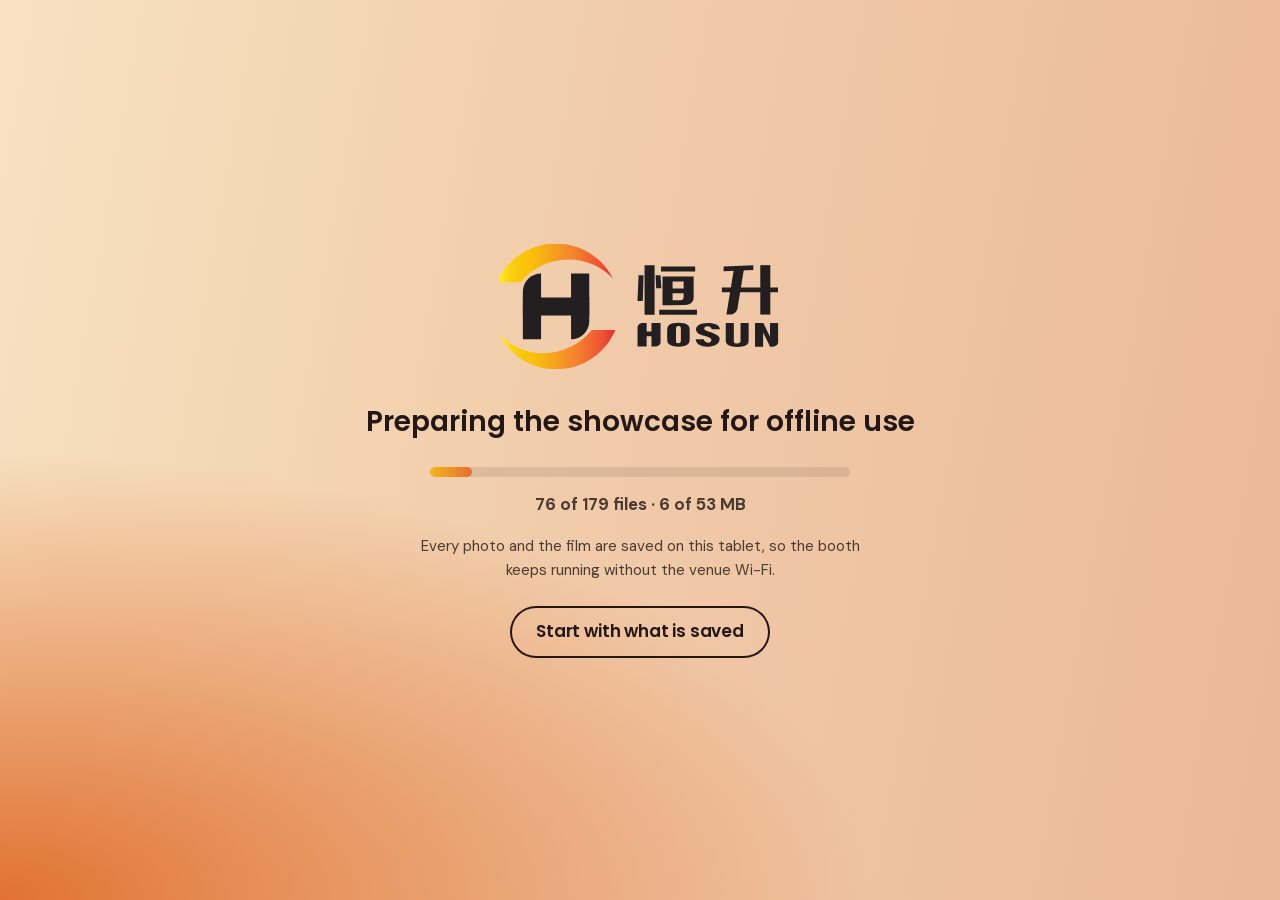
==== fair/index.html @ 2409f509 "Add offline Canton Fair booth kiosk with hidden Halloween skin fair/ is a tablet kiosk for the HOSUN" ====
<!doctype html>
<html lang="en">
<head>
  <meta charset="utf-8">
  <meta name="viewport" content="width=device-width, initial-scale=1, viewport-fit=cover">
  <meta name="description" content="HOSUN · HERSTAR at the Canton Fair — precision manufacturing, medical-imaging CDMO and smart health-and-wellness products.">
  <meta name="theme-color" content="#f3c9a1">
  <meta name="apple-mobile-web-app-capable" content="yes">
  <meta name="mobile-web-app-capable" content="yes">
  <meta name="apple-mobile-web-app-status-bar-style" content="black-translucent">
  <meta name="apple-mobile-web-app-title" content="HOSUN Fair">
  <meta name="format-detection" content="telephone=no">
  <title>HOSUN · HERSTAR — Canton Fair</title>
  <link rel="manifest" href="manifest.webmanifest">
  <link rel="icon" href="assets/icons/icon-192.png">
  <link rel="apple-touch-icon" href="assets/icons/icon-180.png">
  <link rel="stylesheet" href="assets/css/fonts.css">
  <link rel="stylesheet" href="assets/css/fair.css">
  <link rel="stylesheet" href="assets/css/rising.css">
</head>
<body data-mode="boot">

  <!-- ===================== preparing the offline copy ===================== -->
  <section class="boot" id="boot" aria-live="polite">
    <div class="boot-inner">
      <img class="boot-logo" src="assets/logos/hosun.svg" alt="HOSUN 恒升">
      <p class="boot-title">Preparing the showcase for offline use</p>
      <div class="lift-gauge" aria-hidden="true"><i id="boot-bar"></i></div>
      <p class="boot-count" id="boot-count">Checking what is already saved…</p>
      <p class="boot-note" id="boot-note">Every photo and the film are saved on this tablet, so the booth keeps running without the venue Wi-Fi.</p>
      <button class="button button-ghost" id="boot-skip" type="button" hidden>Start with what is saved</button>
    </div>
  </section>

  <!-- ===================== the showreel ===================== -->
  <section class="reel" id="reel" aria-label="Showcase — tap anywhere to explore" aria-roledescription="slideshow">
    <div class="reel-stage" id="reel-stage"></div>

    <header class="reel-top">
      <span class="reel-brand" data-staff-hold>
        <img class="logo-hosun" src="assets/logos/hosun.svg" alt="HOSUN 恒升">
        <img class="logo-herstar" src="assets/logos/herstar.svg" alt="HERSTAR 恒而思达">
      </span>
      <p class="reel-chapter" id="reel-chapter"></p>
    </header>

    <div class="reel-column" aria-hidden="true"><i id="reel-lift"></i></div>

    <footer class="reel-bar">
      <button class="button button-quiet" type="button" data-action="explore">
        <span>Tap to explore</span><span class="zh">点击浏览</span>
      </button>
      <button class="button button-primary" type="button" data-action="lead">
        <span>Leave your contact</span><span class="zh">留下联系方式</span>
      </button>
      <button class="pumpkin-switch" type="button" data-action="toggle-rising" aria-label="Halloween mode">
        <svg viewBox="0 0 32 32" aria-hidden="true"><use href="#pumpkin"/></svg>
      </button>
    </footer>
  </section>

  <!-- ===================== the explorable site ===================== -->
  <div class="site" id="site">
    <header class="site-head">
      <a class="site-brand" href="#top" data-staff-hold>
        <img class="logo-hosun" src="assets/logos/hosun.svg" alt="HOSUN 恒升">
        <img class="logo-herstar" src="assets/logos/herstar.svg" alt="HERSTAR 恒而思达">
      </a>
      <nav class="site-nav" aria-label="Sections">
        <a href="#profile">Group</a>
        <a href="#featured">At the fair</a>
        <a href="#products">Products</a>
        <a href="#factory">Factories</a>
        <a href="#quality">Quality</a>
        <a href="#partners">Partners</a>
        <a href="#milestones">Milestones</a>
        <a href="#film">Film</a>
      </nav>
      <div class="site-actions">
        <button class="pumpkin-switch" type="button" data-action="toggle-rising" aria-label="Halloween mode">
          <svg viewBox="0 0 32 32" aria-hidden="true"><use href="#pumpkin"/></svg>
        </button>
        <button class="button button-quiet button-small" type="button" data-action="reel" aria-label="Back to the showcase">▶ Showcase</button>
        <button class="button button-primary button-small" type="button" data-action="lead">Leave your contact</button>
      </div>
    </header>

    <main>
      <section class="cover" id="top">
        <div class="cover-ghost" aria-hidden="true">HOSUN</div>
        <div class="cover-mark" aria-hidden="true"><span>HERSTAR</span></div>
        <div class="cover-copy">
          <p class="cover-kicker rising-only">Halloween at the booth</p>
          <h1 class="cover-title">
            <span class="cover-word">HOSUN</span>
            <span class="cover-zh">恒升集团</span>
          </h1>
          <p class="cover-names">Suzhou Hosun Machine Co., Ltd<br>Suzhou Herstar Medical Technology Co., Ltd</p>
          <ul class="cover-lines" data-render="taglines"></ul>
          <div class="cover-actions">
            <a class="button button-primary" href="#products">See the products</a>
            <button class="button button-ghost" type="button" data-action="lead">Leave your contact</button>
          </div>
        </div>
      </section>

      <section class="band" id="profile">
        <div class="band-head">
          <p class="eyebrow">Group profile</p>
          <h2>Hosun Group · Herstar <span class="zh">恒升集团 · 恒而思达</span></h2>
        </div>
        <div class="stats" data-render="stats"></div>
        <div class="story" data-render="story"></div>
        <div class="divisions" data-render="divisions"></div>
      </section>

      <section class="band band-tint" id="featured">
        <div class="band-head">
          <p class="eyebrow">Featured at the fair</p>
          <h2>Smart transfer · AI digital imaging <span class="zh">智慧移位 · AI 数字影像</span></h2>
        </div>
        <div class="featured" data-render="featured"></div>
      </section>

      <section class="band" id="products">
        <div class="band-head">
          <p class="eyebrow">Herstar product range</p>
          <h2>Care, mobility and accessible living <span class="zh">康养辅具 · 无障碍生活</span></h2>
        </div>
        <div class="chips" role="group" aria-label="Product categories" data-render="filters"></div>
        <div class="catalogue" data-render="catalogue"></div>
      </section>

      <section class="band band-tint" id="factory">
        <div class="band-head">
          <p class="eyebrow">Manufacturing</p>
          <h2>Five manufacturing centres, one R&amp;D base <span class="zh">五大制造中心 · 一个研发基地</span></h2>
        </div>
        <div class="factories" data-render="factories"></div>
        <div class="strip" data-render="strip"></div>
      </section>

      <section class="band" id="quality">
        <div class="band-head">
          <p class="eyebrow">Quality &amp; compliance</p>
          <h2>Management systems <span class="zh">体系认证</span></h2>
        </div>
        <div class="certs" data-render="certs"></div>
      </section>

      <section class="band band-tint" id="partners">
        <div class="band-head">
          <p class="eyebrow">Customers &amp; partners</p>
          <h2>Trusted by global brands <span class="zh">合作客户</span></h2>
        </div>
        <div class="logos" data-render="partners"></div>
      </section>

      <section class="band" id="milestones">
        <div class="band-head">
          <p class="eyebrow">Milestones</p>
          <h2>From one machine to a health-industry park <span class="zh">发展历程</span></h2>
        </div>
        <ol class="timeline" data-render="timeline"></ol>
        <figure class="campus">
          <img src="assets/img/factory/new-campus.webp" alt="Rendering of the new Hosun health-industry campus" loading="lazy">
          <figcaption>New factory rendering · 新厂规划效果图 — an 80,000 m² digital smart factory, planned to open in 2027.</figcaption>
        </figure>
      </section>

      <section class="band band-dark" id="film">
        <div class="band-head">
          <p class="eyebrow">Brand film</p>
          <h2>Where the sun rises, Hosun rises <span class="zh">旭日蓬勃，恒升致远</span></h2>
        </div>
        <div class="film-frame">
          <video id="film-player" controls playsinline preload="none" poster="assets/img/film/sunrise.webp" aria-label="Hosun Herstar brand film, 2 minutes 48 seconds, Chinese with English subtitles"></video>
        </div>
      </section>

      <section class="band contact" id="contact">
        <div class="contact-copy">
          <p class="eyebrow">Contact</p>
          <h2>Let’s build what comes next, together <span class="zh">连接合作，共创未来</span></h2>
          <button class="button button-primary button-large" type="button" data-action="lead">Leave your contact</button>
        </div>
        <dl class="contact-list" data-render="contact"></dl>
      </section>
    </main>

    <footer class="site-foot">
      <p>© 2026 Suzhou Hosun Machine Co., Ltd · Suzhou Herstar Medical Technology Co., Ltd</p>
      <button class="link-button" type="button" data-action="toggle-rising"><span class="daylight-only">🎃 Halloween mode</span><span class="rising-only">☀ Back to daylight</span></button>
    </footer>
  </div>

  <!-- ===================== product sheet ===================== -->
  <dialog class="sheet" id="product-sheet" aria-labelledby="sheet-title">
    <button class="sheet-close" type="button" data-close aria-label="Close">×</button>
    <div class="sheet-body" id="sheet-body"></div>
  </dialog>

  <!-- ===================== certificate viewer ===================== -->
  <dialog class="sheet sheet-cert" id="cert-sheet" aria-label="Certificate">
    <button class="sheet-close" type="button" data-close aria-label="Close">×</button>
    <img id="cert-image" alt="">
  </dialog>

  <!-- ===================== lead form ===================== -->
  <dialog class="lead" id="lead" aria-labelledby="lead-title">
    <form class="lead-form" id="lead-form" novalidate>
      <header class="lead-head">
        <div>
          <h2 id="lead-title" data-t="title"></h2>
          <p class="lead-lede" data-t="lede"></p>
        </div>
        <button class="sheet-close" type="button" data-close data-t-label="close">×</button>
      </header>

      <fieldset class="lead-langs">
        <legend class="sr-only" data-t="lang_label"></legend>
        <div class="chips" id="lead-langs"></div>
      </fieldset>

      <p class="lead-error" id="lead-error" role="alert" hidden></p>

      <div class="lead-grid">
        <fieldset class="lead-col">
          <legend data-t="section_you"></legend>
          <label class="field">
            <span data-t="name"></span>
            <input name="name" autocomplete="name" required>
            <small data-t="name_hint"></small>
          </label>
          <label class="field">
            <span data-t="company"></span>
            <input name="company" autocomplete="organization" required>
          </label>
          <label class="field">
            <span><span data-t="job"></span> <em data-t="optional"></em></span>
            <input name="title" autocomplete="organization-title">
          </label>
          <label class="field">
            <span data-t="country"></span>
            <select name="country" autocomplete="country" required></select>
          </label>
          <label class="field">
            <span data-t="email"></span>
            <input name="email" type="email" inputmode="email" autocomplete="email" autocapitalize="off" spellcheck="false" dir="ltr">
          </label>
          <div class="field">
            <span data-t="phone"></span>
            <div class="phone-row" dir="ltr">
              <select name="dial" data-t-label="dial"></select>
              <input name="phone" type="tel" inputmode="tel" autocomplete="tel-national" data-t-label="phone">
            </div>
            <small data-t="contact_rule"></small>
          </div>
          <div class="field">
            <span><span data-t="messenger"></span> <em data-t="optional"></em></span>
            <div class="phone-row">
              <select name="messenger" data-t-label="messenger">
                <option value="" data-t="messenger_none"></option>
                <option>WhatsApp</option><option>WeChat</option><option>Telegram</option><option>LINE</option>
                <option>Viber</option><option>KakaoTalk</option><option>Zalo</option><option>Signal</option>
              </select>
              <input name="messenger_id" autocapitalize="off" spellcheck="false" data-t-label="messenger_id" dir="ltr">
            </div>
          </div>
          <div class="field card-field">
            <span><span data-t="card"></span> <em data-t="optional"></em></span>
            <div class="card-row">
              <label class="button button-ghost button-small card-take">
                <input class="sr-only" type="file" name="card" accept="image/*" capture="environment">
                <span data-t="card_take"></span>
              </label>
              <img class="card-preview" alt="" hidden>
              <button class="link-button card-remove" type="button" data-t="card_remove" hidden></button>
            </div>
            <small data-t="card_hint"></small>
          </div>
        </fieldset>

        <fieldset class="lead-col">
          <legend data-t="section_business"></legend>
          <div class="field">
            <span data-t="biz_type"></span>
            <div class="chips chips-pick" data-group="business" data-kind="radio"></div>
          </div>
          <div class="field">
            <span data-t="interests"></span>
            <div class="chips chips-pick" data-group="interests" data-kind="checkbox"></div>
          </div>
          <div class="field">
            <span data-t="next"></span>
            <div class="chips chips-pick" data-group="next" data-kind="checkbox"></div>
          </div>
          <div class="field-pair">
            <label class="field">
              <span><span data-t="volume"></span> <em data-t="optional"></em></span>
              <select name="volume"></select>
            </label>
            <label class="field">
              <span data-t="reply_lang"></span>
              <select name="reply_lang"></select>
            </label>
          </div>
          <label class="field">
            <span><span data-t="message"></span> <em data-t="optional"></em></span>
            <textarea name="message" rows="3" data-t-placeholder="message_ph"></textarea>
          </label>
          <label class="consent">
            <input type="checkbox" name="consent" required>
            <span data-t="consent"></span>
          </label>
        </fieldset>
      </div>

      <footer class="lead-foot">
        <button class="button button-primary button-large" type="submit" data-t="submit"></button>
      </footer>
    </form>

    <div class="lead-thanks" id="lead-thanks" hidden>
      <svg class="thanks-mark" viewBox="0 0 64 64" aria-hidden="true"><circle cx="32" cy="32" r="29"/><path d="M19 33l9 9 18-20"/></svg>
      <h2 id="thanks-title"></h2>
      <p id="thanks-body"></p>
      <button class="button button-primary button-large" type="button" data-close id="thanks-done"></button>
    </div>
  </dialog>

  <!-- ===================== staff panel (hold a logo for 2 s) ===================== -->
  <dialog class="staff" id="staff" aria-labelledby="staff-title">
    <div class="staff-lock" id="staff-lock">
      <h2 id="staff-title">Staff</h2>
      <p>Enter the booth PIN.</p>
      <form id="staff-pin-form">
        <input id="staff-pin" type="password" inputmode="numeric" autocomplete="off" maxlength="8" aria-label="PIN">
        <button class="button button-primary" type="submit">Unlock</button>
      </form>
      <p class="staff-msg" id="staff-pin-msg" role="alert"></p>
      <button class="sheet-close" type="button" data-close aria-label="Close">×</button>
    </div>
    <div class="staff-panel" id="staff-panel" hidden></div>
  </dialog>

  <!-- ===================== idle return ===================== -->
  <!-- a dialog, so it can sit above the open form in the top layer -->
  <dialog class="idle" id="idle" role="alertdialog" aria-labelledby="idle-title">
    <div class="idle-card">
      <p id="idle-title">Still there? Returning to the showcase in <b id="idle-count">10</b> s.</p>
      <p class="zh">即将返回展示页面</p>
      <button class="button button-primary" type="button" id="idle-stay">Keep browsing</button>
    </div>
  </dialog>

  <!-- ===================== Halloween ===================== -->
  <button class="wild-pumpkin" id="wild-pumpkin" type="button" aria-label="A pumpkin! Tap for Halloween mode" hidden>
    <svg viewBox="0 0 32 32" aria-hidden="true"><use href="#pumpkin"/></svg>
  </button>
  <div class="curtain" id="curtain" aria-hidden="true"><p class="curtain-sign">The Rising</p></div>

  <svg width="0" height="0" style="position:absolute" aria-hidden="true">
    <symbol id="pumpkin" viewBox="0 0 32 32">
      <path class="pumpkin-stem" d="M16 8.2c-.9-.2-1.5-1-1.5-2.1 0-1.3.8-2.4 2.1-2.9"/>
      <path class="pumpkin-shell" d="M16 8.2c5.2 0 8.6 4 8.6 9.6S21.2 28.4 16 28.4 7.4 23.4 7.4 17.8 10.8 8.2 16 8.2z"/>
      <path class="pumpkin-rib" d="M12.2 9.2c-1.5 2.1-2.3 4.9-2.3 8.6s.8 6.5 2.3 8.6M19.8 9.2c1.5 2.1 2.3 4.9 2.3 8.6s-.8 6.5-2.3 8.6"/>
      <path class="pumpkin-face" d="M12.6 14.3l2.4 4.1h-4.8zM19.4 14.3l2.4 4.1h-4.8zM10.6 21.4h10.8l-1.5 2.9-1.9-1.4-2 1.8-2-1.8-1.9 1.4z"/>
    </symbol>
  </svg>

  <script type="module" src="assets/js/app.js"></script>
</body>
</html>
---- fair/assets/css/fonts.css ----
/* Self-hosted from Google Fonts (SIL Open Font License) so the kiosk needs no network. */
@font-face { font-family: 'DM Sans'; font-style: normal; font-weight: 400; font-display: swap; src: url(../fonts/dmsans-latin-ext.woff2) format('woff2'); unicode-range: U+0100-02BA, U+02BD-02C5, U+02C7-02CC, U+02CE-02D7, U+02DD-02FF, U+0304, U+0308, U+0329, U+1D00-1DBF, U+1E00-1E9F, U+1EF2-1EFF, U+2020, U+20A0-20AB, U+20AD-20C4, U+2113, U+2C60-2C7F, U+A720-A7FF; }
@font-face { font-family: 'DM Sans'; font-style: normal; font-weight: 400; font-display: swap; src: url(../fonts/dmsans-latin.woff2) format('woff2'); unicode-range: U+0000-00FF, U+0131, U+0152-0153, U+02BB-02BC, U+02C6, U+02DA, U+02DC, U+0304, U+0308, U+0329, U+2000-206F, U+20AC, U+2122, U+2191, U+2193, U+2212, U+2215, U+FEFF, U+FFFD; }
@font-face { font-family: 'DM Sans'; font-style: normal; font-weight: 500; font-display: swap; src: url(../fonts/dmsans-latin-ext.woff2) format('woff2'); unicode-range: U+0100-02BA, U+02BD-02C5, U+02C7-02CC, U+02CE-02D7, U+02DD-02FF, U+0304, U+0308, U+0329, U+1D00-1DBF, U+1E00-1E9F, U+1EF2-1EFF, U+2020, U+20A0-20AB, U+20AD-20C4, U+2113, U+2C60-2C7F, U+A720-A7FF; }
@font-face { font-family: 'DM Sans'; font-style: normal; font-weight: 500; font-display: swap; src: url(../fonts/dmsans-latin.woff2) format('woff2'); unicode-range: U+0000-00FF, U+0131, U+0152-0153, U+02BB-02BC, U+02C6, U+02DA, U+02DC, U+0304, U+0308, U+0329, U+2000-206F, U+20AC, U+2122, U+2191, U+2193, U+2212, U+2215, U+FEFF, U+FFFD; }
@font-face { font-family: 'DM Sans'; font-style: normal; font-weight: 700; font-display: swap; src: url(../fonts/dmsans-latin-ext.woff2) format('woff2'); unicode-range: U+0100-02BA, U+02BD-02C5, U+02C7-02CC, U+02CE-02D7, U+02DD-02FF, U+0304, U+0308, U+0329, U+1D00-1DBF, U+1E00-1E9F, U+1EF2-1EFF, U+2020, U+20A0-20AB, U+20AD-20C4, U+2113, U+2C60-2C7F, U+A720-A7FF; }
@font-face { font-family: 'DM Sans'; font-style: normal; font-weight: 700; font-display: swap; src: url(../fonts/dmsans-latin.woff2) format('woff2'); unicode-range: U+0000-00FF, U+0131, U+0152-0153, U+02BB-02BC, U+02C6, U+02DA, U+02DC, U+0304, U+0308, U+0329, U+2000-206F, U+20AC, U+2122, U+2191, U+2193, U+2212, U+2215, U+FEFF, U+FFFD; }
@font-face { font-family: 'Poppins'; font-style: normal; font-weight: 300; font-display: swap; src: url(../fonts/poppins-300-latin-ext.woff2) format('woff2'); unicode-range: U+0100-02BA, U+02BD-02C5, U+02C7-02CC, U+02CE-02D7, U+02DD-02FF, U+0304, U+0308, U+0329, U+1D00-1DBF, U+1E00-1E9F, U+1EF2-1EFF, U+2020, U+20A0-20AB, U+20AD-20C4, U+2113, U+2C60-2C7F, U+A720-A7FF; }
@font-face { font-family: 'Poppins'; font-style: normal; font-weight: 300; font-display: swap; src: url(../fonts/poppins-300-latin.woff2) format('woff2'); unicode-range: U+0000-00FF, U+0131, U+0152-0153, U+02BB-02BC, U+02C6, U+02DA, U+02DC, U+0304, U+0308, U+0329, U+2000-206F, U+20AC, U+2122, U+2191, U+2193, U+2212, U+2215, U+FEFF, U+FFFD; }
@font-face { font-family: 'Poppins'; font-style: normal; font-weight: 500; font-display: swap; src: url(../fonts/poppins-500-latin-ext.woff2) format('woff2'); unicode-range: U+0100-02BA, U+02BD-02C5, U+02C7-02CC, U+02CE-02D7, U+02DD-02FF, U+0304, U+0308, U+0329, U+1D00-1DBF, U+1E00-1E9F, U+1EF2-1EFF, U+2020, U+20A0-20AB, U+20AD-20C4, U+2113, U+2C60-2C7F, U+A720-A7FF; }
@font-face { font-family: 'Poppins'; font-style: normal; font-weight: 500; font-display: swap; src: url(../fonts/poppins-500-latin.woff2) format('woff2'); unicode-range: U+0000-00FF, U+0131, U+0152-0153, U+02BB-02BC, U+02C6, U+02DA, U+02DC, U+0304, U+0308, U+0329, U+2000-206F, U+20AC, U+2122, U+2191, U+2193, U+2212, U+2215, U+FEFF, U+FFFD; }
@font-face { font-family: 'Poppins'; font-style: normal; font-weight: 600; font-display: swap; src: url(../fonts/poppins-600-latin-ext.woff2) format('woff2'); unicode-range: U+0100-02BA, U+02BD-02C5, U+02C7-02CC, U+02CE-02D7, U+02DD-02FF, U+0304, U+0308, U+0329, U+1D00-1DBF, U+1E00-1E9F, U+1EF2-1EFF, U+2020, U+20A0-20AB, U+20AD-20C4, U+2113, U+2C60-2C7F, U+A720-A7FF; }
@font-face { font-family: 'Poppins'; font-style: normal; font-weight: 600; font-display: swap; src: url(../fonts/poppins-600-latin.woff2) format('woff2'); unicode-range: U+0000-00FF, U+0131, U+0152-0153, U+02BB-02BC, U+02C6, U+02DA, U+02DC, U+0304, U+0308, U+0329, U+2000-206F, U+20AC, U+2122, U+2191, U+2193, U+2212, U+2215, U+FEFF, U+FFFD; }
@font-face { font-family: 'Poppins'; font-style: normal; font-weight: 700; font-display: swap; src: url(../fonts/poppins-700-latin-ext.woff2) format('woff2'); unicode-range: U+0100-02BA, U+02BD-02C5, U+02C7-02CC, U+02CE-02D7, U+02DD-02FF, U+0304, U+0308, U+0329, U+1D00-1DBF, U+1E00-1E9F, U+1EF2-1EFF, U+2020, U+20A0-20AB, U+20AD-20C4, U+2113, U+2C60-2C7F, U+A720-A7FF; }
@font-face { font-family: 'Poppins'; font-style: normal; font-weight: 700; font-display: swap; src: url(../fonts/poppins-700-latin.woff2) format('woff2'); unicode-range: U+0000-00FF, U+0131, U+0152-0153, U+02BB-02BC, U+02C6, U+02DA, U+02DC, U+0304, U+0308, U+0329, U+2000-206F, U+20AC, U+2122, U+2191, U+2193, U+2212, U+2215, U+FEFF, U+FFFD; }
@font-face { font-family: 'Poppins'; font-style: normal; font-weight: 800; font-display: swap; src: url(../fonts/poppins-800-latin-ext.woff2) format('woff2'); unicode-range: U+0100-02BA, U+02BD-02C5, U+02C7-02CC, U+02CE-02D7, U+02DD-02FF, U+0304, U+0308, U+0329, U+1D00-1DBF, U+1E00-1E9F, U+1EF2-1EFF, U+2020, U+20A0-20AB, U+20AD-20C4, U+2113, U+2C60-2C7F, U+A720-A7FF; }
@font-face { font-family: 'Poppins'; font-style: normal; font-weight: 800; font-display: swap; src: url(../fonts/poppins-800-latin.woff2) format('woff2'); unicode-range: U+0000-00FF, U+0131, U+0152-0153, U+02BB-02BC, U+02C6, U+02DA, U+02DC, U+0304, U+0308, U+0329, U+2000-206F, U+20AC, U+2122, U+2191, U+2193, U+2212, U+2215, U+FEFF, U+FFFD; }
---- fair/assets/css/fair.css ----
/* ===========================================================================
   HOSUN · HERSTAR — Canton Fair kiosk, daylight skin
   The look is the approved brochure cover (Image_20261020221117_701_268.png)
   and HOSUN_spreads_v4.pdf: a peach-to-sun gradient, ghosted HOSUN letters,
   the H mark as a watermark, white spec cards ruled in sun orange.
   The Halloween layer lives in rising.css and only overrides tokens + a few
   surfaces under body.rising.
   =========================================================================== */

:root {
  --dawn: #f7e3c4;
  --peach: #f0caa6;
  --blush: #e9b496;
  --sun: #e2702f;
  --sun-ink: #b9501a;           /* orange that still reads as text on white */
  --gold: #f6b51e;
  --ink: #231815;               /* the VI manuals' logo black */
  --ink-2: #4b3b33;
  --muted: #7b6559;
  --paper: #fffaf4;
  --card: #ffffff;
  --line: rgba(35, 24, 21, .12);
  --wash: rgba(255, 250, 244, .9);
  --shadow: 0 18px 50px rgba(120, 60, 20, .14);
  --radius: 18px;
  --gutter: clamp(16px, 4vw, 56px);
  --cover-ground:
    radial-gradient(110% 80% at 0% 100%, rgba(224, 108, 42, .95) 0%, rgba(224, 108, 42, 0) 62%),
    linear-gradient(100deg, #f7e2c1 0%, #f1cdab 42%, #ebb898 100%);
  --ghost: rgba(226, 136, 82, .22);
  --mark: rgba(214, 98, 36, .26);
  --display: "Poppins", "PingFang SC", "Hiragino Sans GB", "Noto Sans SC", "Microsoft YaHei", sans-serif;
  --body: "DM Sans", "PingFang SC", "Hiragino Sans GB", "Noto Sans SC", "Microsoft YaHei", system-ui, sans-serif;
  --cjk: "PingFang SC", "Hiragino Sans GB", "Noto Sans SC", "Source Han Sans SC", "Microsoft YaHei", sans-serif;
  color-scheme: light;
}

* { box-sizing: border-box; }
html { -webkit-text-size-adjust: 100%; scroll-behavior: smooth; scroll-padding-top: 84px; }
body {
  margin: 0;
  min-height: 100svh;
  background: var(--paper);
  color: var(--ink);
  font: 400 17px/1.55 var(--body);
  -webkit-tap-highlight-color: transparent;
  touch-action: manipulation;
  overscroll-behavior: none;
}
img { display: block; max-width: 100%; -webkit-user-drag: none; -webkit-touch-callout: none; }
button, input, select, textarea { font: inherit; color: inherit; }
button { cursor: pointer; }
a { color: inherit; }
h1, h2, h3 { margin: 0; font-family: var(--display); letter-spacing: -.02em; }
.zh { font-family: var(--cjk); }
.sr-only { position: absolute; width: 1px; height: 1px; padding: 0; margin: -1px; overflow: hidden; clip: rect(0 0 0 0); white-space: nowrap; border: 0; }
:focus-visible { outline: 3px solid var(--sun); outline-offset: 3px; border-radius: 6px; }
.rising-only { display: none; }

/* mode switching — one body attribute decides which layer is on screen */
.boot, .reel, .site { display: none; }
body[data-mode="boot"] .boot,
body[data-mode="reel"] .reel { display: block; }
body[data-mode="explore"] .site { display: block; }
body[data-mode="boot"], body[data-mode="reel"] { overflow: hidden; height: 100svh; }
body[data-mode="reel"] { user-select: none; -webkit-user-select: none; }

/* --- buttons --------------------------------------------------------------- */
.button {
  display: inline-flex;
  align-items: center;
  justify-content: center;
  gap: 10px;
  min-height: 52px;
  padding: 12px 26px;
  border: 0;
  border-radius: 999px;
  font: 600 17px/1.15 var(--display);
  letter-spacing: -.01em;
  text-decoration: none;
  transition: transform .18s, box-shadow .18s, background .18s;
}
.button:active { transform: translateY(1px) scale(.98); }
.button-primary { background: var(--sun); color: #fff; box-shadow: 0 10px 28px rgba(194, 84, 27, .32); }
.button-ghost { background: transparent; color: var(--ink); box-shadow: inset 0 0 0 2px currentColor; }
.button-quiet { background: var(--wash); color: var(--ink); backdrop-filter: blur(14px); -webkit-backdrop-filter: blur(14px); box-shadow: 0 6px 20px rgba(80, 40, 10, .12); }
.button-small { min-height: 44px; padding: 9px 18px; font-size: 15px; }
.button-large { min-height: 62px; padding: 16px 34px; font-size: 19px; }
.button .zh { font-weight: 500; opacity: .78; }
.link-button { padding: 6px 0; border: 0; border-bottom: 1px solid currentColor; background: none; font-weight: 600; }

.pumpkin-switch {
  display: inline-grid;
  place-items: center;
  width: 44px;
  height: 44px;
  padding: 0;
  border: 0;
  border-radius: 50%;
  background: transparent;
  opacity: .5;
  transition: opacity .2s, transform .2s;
}
.pumpkin-switch:hover, .pumpkin-switch:focus-visible { opacity: 1; transform: rotate(-8deg); }
.pumpkin-switch svg { width: 24px; height: 24px; }

/* the pumpkin symbol, in daylight drawn as a quiet line icon */
.pumpkin-stem, .pumpkin-shell, .pumpkin-rib { fill: none; stroke: var(--sun-ink); stroke-width: 1.7; stroke-linecap: round; }
.pumpkin-face { fill: var(--sun-ink); }

/* --- the lifting-column gauge (boot progress and the reel timer) ----------- */
.lift-gauge {
  position: relative;
  width: min(420px, 80vw);
  height: 10px;
  margin: 28px auto 14px;
  border-radius: 99px;
  background: rgba(35, 24, 21, .1);
  overflow: hidden;
}
.lift-gauge i { position: absolute; inset: 0 auto 0 0; width: 0; border-radius: inherit; background: linear-gradient(90deg, var(--gold), var(--sun)); transition: width .25s; }

/* ===========================================================================
   BOOT
   =========================================================================== */
.boot { position: fixed; inset: 0; background: var(--cover-ground); }
.boot-inner { position: absolute; inset: 0; display: flex; flex-direction: column; align-items: center; justify-content: center; padding: 24px; text-align: center; }
.boot-logo { width: min(280px, 60vw); }
.boot-title { margin: 34px 0 0; font: 600 clamp(20px, 2.4vw, 28px)/1.2 var(--display); }
.boot-count { margin: 0; font-variant-numeric: tabular-nums; font-weight: 600; color: var(--ink-2); }
.boot-note { max-width: 460px; margin: 18px 0 24px; color: var(--ink-2); font-size: 15px; }

/* ===========================================================================
   SHOWREEL
   =========================================================================== */
.reel { position: fixed; inset: 0; overflow: hidden; background: var(--ink); color: var(--ink); }
.reel-stage { position: absolute; inset: 0; }
.scene {
  position: absolute;
  inset: 0;
  overflow: hidden;
  background: var(--cover-ground);
  clip-path: inset(100% 0 0 0);
}
/* the signature move: each scene rises into place like a desk on its column */
.scene.is-in { clip-path: inset(0 0 0 0); transition: clip-path 1.05s cubic-bezier(.72, 0, .18, 1); }
.scene.is-out { clip-path: inset(0 0 0 0); }

.reel-top {
  position: absolute;
  z-index: 5;
  top: max(18px, env(safe-area-inset-top));
  left: var(--gutter);
  right: var(--gutter);
  display: flex;
  align-items: center;
  justify-content: space-between;
  gap: 16px;
  pointer-events: none;
}
.reel-brand { display: inline-flex; align-items: center; gap: 18px; padding: 10px 20px; border-radius: 999px; background: var(--wash); backdrop-filter: blur(14px); -webkit-backdrop-filter: blur(14px); pointer-events: auto; }
.reel-brand .logo-hosun { height: 34px; width: auto; }
.reel-brand .logo-herstar { height: 34px; width: auto; }
.reel-chapter { margin: 0; padding: 9px 16px; border-radius: 999px; background: var(--wash); font: 600 14px/1.2 var(--display); letter-spacing: .02em; backdrop-filter: blur(14px); -webkit-backdrop-filter: blur(14px); }
.reel-chapter:empty { display: none; }
.reel-chapter .zh { margin-left: 8px; font-weight: 500; color: var(--sun-ink); }

.reel-column {
  position: absolute;
  z-index: 5;
  right: calc(var(--gutter) / 2 - 4px);
  top: 50%;
  width: 8px;
  height: 34vh;
  transform: translateY(-50%);
  border-radius: 99px;
  background: rgba(255, 250, 244, .45);
  box-shadow: inset 0 0 0 1px rgba(35, 24, 21, .12);
  overflow: hidden;
}
.reel-column i { position: absolute; left: 0; right: 0; bottom: 0; height: 0; border-radius: inherit; background: linear-gradient(0deg, var(--sun), var(--gold)); }

.reel-bar {
  position: absolute;
  z-index: 5;
  left: var(--gutter);
  right: var(--gutter);
  bottom: max(18px, env(safe-area-inset-bottom));
  display: flex;
  align-items: center;
  gap: 12px;
}
.reel-bar .button-primary { margin-left: auto; }
.reel-bar .pumpkin-switch { background: var(--wash); opacity: .7; }

/* --- scene: cover ---------------------------------------------------------- */
.cover-ghost {
  position: absolute;
  top: -.17em;
  left: -.04em;
  font: 800 clamp(160px, 30vw, 460px)/1 var(--display);
  letter-spacing: -.03em;
  color: var(--ghost);
  white-space: nowrap;
  pointer-events: none;
}
.cover-mark {
  position: absolute;
  right: -9%;
  bottom: -14%;
  width: min(72vw, 92vh);
  aspect-ratio: 160 / 180;
  background: var(--mark);
  -webkit-mask: url(../logos/hosun-mark.svg) center / contain no-repeat;
          mask: url(../logos/hosun-mark.svg) center / contain no-repeat;
  pointer-events: none;
}
.cover-mark span { display: none; }
.scene-cover .cover-copy, .cover .cover-copy { position: relative; z-index: 2; }
.scene-cover { display: flex; align-items: center; padding: 90px var(--gutter) 110px; }
.cover-title { display: flex; flex-direction: column; gap: 6px; }
.cover-word { font: 800 clamp(64px, 9vw, 132px)/.9 var(--display); letter-spacing: .06em; color: var(--ink); }
.cover-zh { font: 700 clamp(56px, 8vw, 116px)/1 var(--cjk); letter-spacing: .02em; color: var(--ink); }
.cover-names { margin: 26px 0 0; padding-bottom: 8px; border-bottom: 2px solid var(--sun); display: inline-block; font: 700 clamp(17px, 1.8vw, 24px)/1.35 var(--display); letter-spacing: -.02em; color: var(--sun-ink); }
.cover-lines { margin: 24px 0 0; padding: 0; list-style: none; display: grid; gap: 8px; }
.cover-lines li { font-size: clamp(16px, 1.6vw, 21px); font-weight: 300; color: var(--ink-2); }
.cover-lines li .zh { display: block; font-size: 1.08em; font-weight: 500; color: var(--ink); }
.cover-herstar { position: absolute; right: var(--gutter); bottom: 120px; z-index: 2; width: min(340px, 34vw); }

/* --- scene: photo chapter -------------------------------------------------- */
.scene-photo img, .scene-bg {
  position: absolute;
  inset: 0;
  width: 100%;
  height: 100%;
  object-fit: cover;
  animation: drift var(--dur, 6s) linear both;
}
@keyframes drift { from { transform: scale(1.08) translateY(1.5%); } to { transform: scale(1) translateY(0); } }
.scene-photo::after { content: ""; position: absolute; inset: 0; background: linear-gradient(0deg, rgba(35, 24, 21, .55), transparent 38%); pointer-events: none; }
.caption {
  position: absolute;
  z-index: 2;
  left: var(--gutter);
  bottom: 120px;
  max-width: min(720px, 80vw);
  color: #fff;
  text-shadow: 0 2px 18px rgba(0, 0, 0, .35);
}
.caption-theme { margin: 0 0 8px; font: 700 13px/1 var(--display); letter-spacing: .18em; text-transform: uppercase; color: var(--gold); }
.caption-text { margin: 0; font: 600 clamp(26px, 3.4vw, 46px)/1.1 var(--display); letter-spacing: -.02em; }

/* --- scene: chapter title -------------------------------------------------- */
.scene-title { display: flex; align-items: center; padding: 90px var(--gutter); }
.scene-title h2 { position: relative; z-index: 2; font: 800 clamp(48px, 7vw, 112px)/.95 var(--display); letter-spacing: -.04em; }
.scene-title h2 .zh { display: block; margin-top: 18px; font-size: .48em; font-weight: 600; letter-spacing: .04em; color: var(--sun-ink); }

/* --- scene: slogan --------------------------------------------------------- */
.scene-slogan { display: flex; align-items: flex-end; padding: 90px var(--gutter) 120px; }
.scene-slogan .scene-bg { filter: saturate(.85); }
.scene-slogan::before { content: ""; position: absolute; inset: 0; z-index: 1; background: linear-gradient(90deg, rgba(247, 226, 193, .97) 0%, rgba(240, 200, 165, .9) 44%, rgba(226, 112, 47, .25) 100%); }
.slogan { position: relative; z-index: 2; max-width: min(1000px, 86vw); }
.slogan-en { margin: 0; font: 700 clamp(40px, 5.6vw, 88px)/1.02 var(--display); letter-spacing: -.035em; }
.slogan-zh { margin: 22px 0 0; font: 600 clamp(22px, 2.6vw, 38px)/1.2 var(--cjk); letter-spacing: .06em; color: var(--sun-ink); }

/* --- scene: stats ---------------------------------------------------------- */
.scene-stats { display: flex; flex-direction: column; justify-content: center; padding: 100px var(--gutter) 120px; }
.scene-stats h2 { position: relative; z-index: 2; margin-bottom: 40px; font-size: clamp(30px, 3.4vw, 48px); }
.scene-stats h2 .zh { margin-left: 14px; font-size: .6em; color: var(--sun-ink); }
.stat-row { position: relative; z-index: 2; display: grid; grid-template-columns: repeat(4, 1fr); gap: 16px; }
.stat { padding: 26px 24px 24px; border-top: 3px solid var(--sun); background: var(--wash); border-radius: 0 0 var(--radius) var(--radius); }
.stat-figure { display: block; font: 700 clamp(40px, 5vw, 78px)/1 var(--display); letter-spacing: -.04em; color: var(--sun-ink); font-variant-numeric: tabular-nums; }
.stat-label { display: block; margin-top: 12px; font-weight: 600; }
.stat-label .zh { display: block; font-weight: 400; color: var(--muted); font-size: .92em; }

/* --- scene: spotlight ------------------------------------------------------ */
.scene-spotlight { display: grid; grid-template-columns: 1.05fr .95fr; gap: clamp(20px, 3vw, 48px); align-items: center; padding: 96px calc(var(--gutter) + 18px) 110px var(--gutter); }
.spot-image { position: relative; z-index: 2; height: min(64vh, 640px); border-radius: 26px; background: #fff; box-shadow: var(--shadow); overflow: hidden; }
.spot-image img { width: 100%; height: 100%; object-fit: contain; padding: 4%; animation: lift-in 1.4s cubic-bezier(.16, 1, .3, 1) .35s both; }
.spot-image.is-photo img { object-fit: cover; padding: 0; }
@keyframes lift-in { from { transform: translateY(8%); opacity: 0; } to { transform: none; opacity: 1; } }
.spot-image.is-empty { display: grid; place-items: center; background: linear-gradient(160deg, #fff, #fbeee1); }
.spot-placeholder { max-width: 72%; text-align: center; }
.spot-placeholder svg { width: 120px; height: 120px; margin: 0 auto 18px; stroke: var(--sun); fill: none; stroke-width: 2.2; }
.spot-placeholder p { margin: 0; font: 600 22px/1.25 var(--display); }
.spot-copy { position: relative; z-index: 2; }
.spot-model { margin: 0 0 10px; font: 700 14px/1 var(--display); letter-spacing: .14em; text-transform: uppercase; color: var(--sun-ink); }
.spot-copy h2 { font-size: clamp(32px, 3.8vw, 56px); line-height: 1.02; letter-spacing: -.035em; }
.spot-copy h2 .zh { display: block; margin-top: 10px; font-size: .5em; font-weight: 600; color: var(--ink-2); letter-spacing: .04em; }
.spot-lede { margin: 18px 0 0; max-width: 560px; font-size: clamp(16px, 1.5vw, 20px); color: var(--ink-2); }
.spec-list { margin: 22px 0 0; padding: 0; list-style: none; display: grid; grid-template-columns: 1fr 1fr; gap: 0 22px; }
.spec-list li { padding: 11px 0; border-top: 1px solid var(--line); }
.spec-list b { display: block; font: 600 12px/1.2 var(--display); letter-spacing: .06em; text-transform: uppercase; color: var(--muted); }
.spec-list span { display: block; margin-top: 3px; font-weight: 600; }

/* --- scene: mosaic --------------------------------------------------------- */
.scene-mosaic { padding: 96px calc(var(--gutter) + 18px) 110px var(--gutter); display: flex; flex-direction: column; }
.scene-mosaic h2 { position: relative; z-index: 2; font-size: clamp(30px, 3.4vw, 48px); margin-bottom: 22px; }
.scene-mosaic h2 .zh { margin-left: 14px; font-size: .6em; color: var(--sun-ink); }
.mosaic { position: relative; z-index: 2; flex: 1; min-height: 0; display: grid; grid-template-columns: repeat(6, 1fr); grid-auto-rows: 1fr; gap: 12px; }
.mosaic figure { margin: 0; display: flex; flex-direction: column; min-height: 0; padding: 10px; border-radius: 14px; background: #fff; box-shadow: 0 8px 24px rgba(120, 60, 20, .08); animation: lift-in .9s cubic-bezier(.16, 1, .3, 1) both; animation-delay: calc(var(--i) * 70ms + .4s); }
.mosaic img { flex: 1; min-height: 0; width: 100%; object-fit: contain; }
.mosaic figcaption { margin-top: 6px; font: 600 12px/1.2 var(--display); text-align: center; }

/* --- scene: certificates, partners, timeline, cta -------------------------- */
.scene-board { display: flex; flex-direction: column; justify-content: center; padding: 96px calc(var(--gutter) + 18px) 110px var(--gutter); }
.scene-board > :not(.cover-mark) { position: relative; z-index: 2; }
.scene-board h2 { font-size: clamp(30px, 3.4vw, 48px); margin-bottom: 28px; }
.scene-board h2 .zh { margin-left: 14px; font-size: .6em; color: var(--sun-ink); }
.cert-fan { display: flex; gap: 22px; align-items: flex-end; }
.cert-fan img { height: min(46vh, 440px); width: auto; border-radius: 6px; background: #fff; box-shadow: var(--shadow); animation: lift-in 1s cubic-bezier(.16, 1, .3, 1) both; animation-delay: calc(var(--i) * 120ms + .4s); }
.badge-row { display: flex; flex-wrap: wrap; gap: 10px; margin-top: 26px; }
.badge { padding: 9px 16px; border-radius: 999px; background: var(--wash); border: 1px solid rgba(185, 80, 26, .35); font: 600 15px/1.2 var(--display); }
.logo-wall { display: grid; grid-template-columns: repeat(5, 1fr); gap: 14px; }
.logo-tile { display: grid; place-items: center; height: clamp(70px, 11vh, 110px); padding: 14px 18px; border-radius: 14px; background: rgba(255, 255, 255, .86); animation: lift-in .9s cubic-bezier(.16, 1, .3, 1) both; animation-delay: calc(var(--i) * 50ms + .3s); }
.logo-tile { gap: 10px; grid-auto-flow: column; }
.logo-tile .logo-text { font: 700 15px/1.15 var(--cjk); color: var(--ink-2); white-space: nowrap; }
.logo-ink { width: 100%; height: 100%; background: var(--ink-2); -webkit-mask: var(--logo) center / contain no-repeat; mask: var(--logo) center / contain no-repeat; }
.year-line { display: grid; grid-template-columns: repeat(9, 1fr); gap: 0; border-top: 3px solid var(--sun); }
.year-line li { list-style: none; padding: 16px 12px 0 0; animation: lift-in .8s cubic-bezier(.16, 1, .3, 1) both; animation-delay: calc(var(--i) * 110ms + .3s); }
.year-line b { display: block; font: 700 clamp(22px, 2.4vw, 34px)/1 var(--display); color: var(--sun-ink); }
.year-line span { display: block; margin-top: 8px; font: 600 clamp(13px, 1.2vw, 16px)/1.25 var(--display); }
.year-line li:last-child b { color: var(--ink); }
.scene-cta { display: flex; flex-direction: column; align-items: flex-start; justify-content: center; padding: 96px var(--gutter) 120px; }
.scene-cta > :not(.cover-mark) { position: relative; z-index: 2; }
.scene-cta h2 { max-width: 15ch; font: 800 clamp(48px, 6.6vw, 104px)/.98 var(--display); letter-spacing: -.045em; }
.scene-cta p { margin: 22px 0 32px; max-width: 640px; font-size: clamp(18px, 1.8vw, 24px); color: var(--ink-2); }
.scene-cta .zh-line { margin: 18px 0 0; font: 600 clamp(20px, 2vw, 28px)/1.3 var(--cjk); color: var(--sun-ink); }

/* --- scene: film ----------------------------------------------------------- */
.scene-film { background: #000; }
.scene-film video { position: absolute; inset: 0; width: 100%; height: 100%; object-fit: contain; }

/* ===========================================================================
   EXPLORE SITE
   =========================================================================== */
.site { min-height: 100svh; }
.site-head {
  position: sticky;
  z-index: 20;
  top: 0;
  display: flex;
  align-items: center;
  gap: 20px;
  padding: 10px var(--gutter);
  padding-top: max(10px, env(safe-area-inset-top));
  background: rgba(255, 250, 244, .9);
  backdrop-filter: blur(16px);
  -webkit-backdrop-filter: blur(16px);
  border-bottom: 1px solid var(--line);
}
.site-brand { display: inline-flex; align-items: center; gap: 14px; flex: none; }
.site-brand img { height: 32px; width: auto; }
.site-nav { display: flex; gap: 4px; overflow-x: auto; scrollbar-width: none; flex: 1; min-width: 0; }
.site-nav::-webkit-scrollbar { display: none; }
.site-nav a { flex: none; padding: 10px 12px; border-radius: 999px; font: 600 15px/1 var(--display); text-decoration: none; color: var(--ink-2); }
.site-nav a:hover, .site-nav a.is-current { background: rgba(226, 112, 47, .12); color: var(--sun-ink); }
.site-actions { display: flex; align-items: center; gap: 8px; flex: none; }

.cover { position: relative; min-height: min(86svh, 900px); display: flex; align-items: center; padding: 70px var(--gutter) 90px; overflow: hidden; background: var(--cover-ground); }
.cover-actions { display: flex; flex-wrap: wrap; gap: 12px; margin-top: 34px; }

.band { padding: clamp(64px, 9vw, 120px) var(--gutter); background: var(--paper); }
.band-tint { background: linear-gradient(180deg, #fbe9d5 0%, var(--paper) 70%); }
.band-dark { background: var(--ink); color: #fff; }
.band-head { margin-bottom: clamp(28px, 4vw, 48px); }
.eyebrow { margin: 0 0 14px; font: 700 13px/1 var(--display); letter-spacing: .18em; text-transform: uppercase; color: var(--sun-ink); }
.band-head h2 { max-width: 22ch; font-size: clamp(32px, 4.4vw, 60px); line-height: 1.04; letter-spacing: -.035em; }
.band-head h2 .zh { display: block; margin-top: 12px; font-size: .5em; font-weight: 600; letter-spacing: .06em; color: var(--muted); }
.band-dark .eyebrow { color: var(--gold); }
.band-dark .band-head h2 .zh { color: rgba(255, 255, 255, .62); }

.stats { display: grid; grid-template-columns: repeat(4, 1fr); gap: 16px; }
.stats .stat { background: #fff; box-shadow: 0 10px 30px rgba(120, 60, 20, .06); }
.story { display: grid; grid-template-columns: repeat(3, 1fr); gap: clamp(18px, 3vw, 40px); margin: 42px 0; color: var(--ink-2); }
.story p { margin: 0; }
.divisions { display: grid; grid-template-columns: repeat(3, 1fr); gap: 16px; }
.division { padding: 26px; border-left: 4px solid var(--sun); border-radius: 0 var(--radius) var(--radius) 0; background: #fff; box-shadow: 0 10px 30px rgba(120, 60, 20, .06); }
.division h3 { font-size: 22px; color: var(--sun-ink); }
.division h3 .zh { margin-left: 8px; font-size: .86em; color: var(--ink); }
.division .unit { margin: 6px 0 16px; font-weight: 700; }
.division dl { margin: 0; display: grid; gap: 10px; }
.division dt { font: 600 12px/1 var(--display); letter-spacing: .08em; text-transform: uppercase; color: var(--muted); }
.division dd { margin: 4px 0 0; font-size: 15px; }
.division .keywords { margin: 16px 0 0; padding-top: 14px; border-top: 1px dashed var(--line); font-size: 14px; color: var(--sun-ink); font-weight: 600; }

.featured { display: grid; gap: 18px; }
.feature { display: grid; grid-template-columns: .9fr 1.1fr; gap: 0; border-radius: 22px; background: #fff; box-shadow: var(--shadow); overflow: hidden; }
.feature-media { position: relative; min-height: 360px; background: linear-gradient(160deg, #fff, #fbeee1); }
.feature-media img { position: absolute; inset: 0; width: 100%; height: 100%; object-fit: cover; }
.feature-media.is-cutout img { object-fit: contain; padding: 18px; }
.feature-media .spot-placeholder { position: absolute; inset: 0; display: grid; place-content: center; max-width: none; padding: 30px; }
.feature-copy { padding: clamp(24px, 3vw, 40px); }
.feature-copy h3 { font-size: clamp(26px, 2.6vw, 36px); line-height: 1.08; letter-spacing: -.03em; }
.feature-copy h3 .zh { display: block; margin-top: 6px; font-size: .58em; color: var(--muted); }
.feature-copy p { color: var(--ink-2); }
.feature-copy .button { margin-top: 18px; }

.chips { display: flex; flex-wrap: wrap; gap: 8px; }
.chip {
  min-height: 44px;
  padding: 9px 16px;
  border: 1px solid var(--line);
  border-radius: 999px;
  background: #fff;
  font: 600 15px/1.2 var(--display);
  color: var(--ink-2);
}
.chip .zh { margin-left: 6px; font-weight: 500; color: var(--muted); }
.chip[aria-pressed="true"], .chip:has(input:checked) { border-color: var(--sun); background: var(--sun); color: #fff; }
.chip[aria-pressed="true"] .zh, .chip:has(input:checked) .zh { color: rgba(255, 255, 255, .8); }
.chips-pick .chip { display: inline-flex; align-items: center; cursor: pointer; }
.chips-pick input { position: absolute; opacity: 0; pointer-events: none; }
.chip:has(input:focus-visible) { outline: 3px solid var(--sun); outline-offset: 2px; }

.catalogue { display: grid; grid-template-columns: repeat(auto-fill, minmax(220px, 1fr)); gap: 14px; margin-top: 26px; }
.product-card {
  display: flex;
  flex-direction: column;
  padding: 14px 14px 18px;
  border: 0;
  border-radius: var(--radius);
  background: #fff;
  box-shadow: 0 8px 26px rgba(120, 60, 20, .07);
  text-align: left;
  transition: transform .2s, box-shadow .2s;
}
.product-card:hover { transform: translateY(-4px); box-shadow: var(--shadow); }
.product-card[hidden] { display: none; }
.product-card .thumb { aspect-ratio: 4 / 3; display: grid; place-items: center; }
.product-card .thumb img { width: 100%; height: 100%; object-fit: contain; }
.product-card .model { margin: 12px 0 4px; font: 700 12px/1 var(--display); letter-spacing: .1em; text-transform: uppercase; color: var(--sun-ink); }
.product-card .name { font: 600 17px/1.25 var(--display); letter-spacing: -.01em; }
.product-card .name-zh { margin-top: 3px; font-size: 14px; color: var(--muted); }

.factories { display: grid; grid-template-columns: repeat(4, 1fr); gap: 14px; }
.factory { border-radius: var(--radius); background: #fff; overflow: hidden; box-shadow: 0 10px 30px rgba(120, 60, 20, .07); }
.factory img { aspect-ratio: 4 / 3; width: 100%; object-fit: cover; }
.factory div { padding: 18px 20px 22px; }
.factory .area { font: 700 30px/1 var(--display); letter-spacing: -.03em; color: var(--sun-ink); }
.factory h3 { margin-top: 8px; font-size: 18px; }
.factory h3 .zh { margin-left: 6px; font-size: .84em; color: var(--muted); }
.factory p { margin: 8px 0 0; font-size: 15px; color: var(--ink-2); }
.strip { display: flex; gap: 12px; margin-top: 18px; overflow-x: auto; scroll-snap-type: x mandatory; padding-bottom: 8px; }
.strip figure { flex: 0 0 min(420px, 78vw); margin: 0; scroll-snap-align: start; }
.strip img { aspect-ratio: 3 / 2; width: 100%; object-fit: cover; border-radius: 14px; }
.strip figcaption { margin-top: 8px; font-size: 14px; color: var(--muted); }

.certs { display: grid; grid-template-columns: repeat(auto-fill, minmax(200px, 1fr)); gap: 14px; }
.cert { display: flex; flex-direction: column; padding: 16px; border: 0; border-radius: var(--radius); background: #fff; box-shadow: 0 8px 26px rgba(120, 60, 20, .07); text-align: left; }
.cert img { aspect-ratio: 210 / 297; width: 100%; object-fit: cover; object-position: top; border-radius: 6px; border: 1px solid var(--line); }
.cert-badge { aspect-ratio: 210 / 297; display: grid; place-content: center; gap: 10px; padding: 18px; border-radius: 6px; background: linear-gradient(160deg, #fdf3e8, #f6dcc3); text-align: center; }
.cert-badge strong { font: 700 22px/1.1 var(--display); color: var(--sun-ink); }
.cert-badge small { font-size: 13px; color: var(--ink-2); }
.cert h3 { margin-top: 14px; font-size: 18px; color: var(--sun-ink); }
.cert p { margin: 4px 0 0; font-size: 14px; color: var(--ink-2); }
.systems { grid-column: 1 / -1; display: flex; flex-wrap: wrap; gap: 10px; align-items: center; margin-top: 8px; }
.systems span:first-child { font-weight: 600; color: var(--muted); margin-right: 4px; }

.logos { display: grid; grid-template-columns: repeat(auto-fill, minmax(170px, 1fr)); gap: 12px; }
.logos .logo-tile { height: 96px; background: #fff; box-shadow: 0 6px 20px rgba(120, 60, 20, .05); animation: none; }

.timeline { margin: 0; padding: 0; list-style: none; display: grid; grid-template-columns: repeat(3, 1fr); gap: 0 26px; }
.timeline li { padding: 18px 0 22px; border-top: 2px solid var(--sun); }
.timeline b { font: 700 28px/1 var(--display); color: var(--sun-ink); }
.timeline strong { display: block; margin-top: 8px; font-family: var(--display); }
.timeline p { margin: 6px 0 0; font-size: 15px; color: var(--ink-2); }
.campus { margin: 40px 0 0; }
.campus img { width: 100%; aspect-ratio: 16 / 7; object-fit: cover; border-radius: 22px; }
.campus figcaption { margin-top: 10px; color: var(--muted); font-size: 14px; }

.film-frame { border-radius: 22px; overflow: hidden; background: #000; }
.film-frame video { display: block; width: 100%; aspect-ratio: 16 / 9; }

.contact { display: grid; grid-template-columns: 1.1fr .9fr; gap: clamp(28px, 5vw, 70px); align-items: start; background: var(--cover-ground); }
.contact-copy h2 { font-size: clamp(32px, 4.4vw, 60px); line-height: 1.04; letter-spacing: -.035em; margin-bottom: 30px; }
.contact-copy h2 .zh { display: block; margin-top: 12px; font-size: .5em; color: var(--ink-2); }
.contact-list { margin: 0; padding: 26px; border-radius: 22px; background: var(--wash); display: grid; gap: 16px; }
.contact-list dt { font: 600 12px/1 var(--display); letter-spacing: .1em; text-transform: uppercase; color: var(--muted); }
.contact-list dd { margin: 5px 0 0; font-weight: 600; font-size: 18px; }
.contact-list dd.zh { font-weight: 500; font-size: 16px; }

.site-foot { display: flex; flex-wrap: wrap; justify-content: space-between; gap: 12px; padding: 26px var(--gutter) max(26px, env(safe-area-inset-bottom)); background: var(--ink); color: rgba(255, 255, 255, .7); font-size: 14px; }
.site-foot p { margin: 0; }

/* ===========================================================================
   DIALOGS — product sheet, certificate, lead form, staff, idle
   =========================================================================== */
dialog { padding: 0; border: 0; color: var(--ink); }
dialog::backdrop { background: rgba(35, 24, 21, .55); backdrop-filter: blur(6px); -webkit-backdrop-filter: blur(6px); }
.sheet {
  width: min(1180px, calc(100vw - 32px));
  max-height: calc(100svh - 32px);
  border-radius: 26px;
  background: var(--paper);
  box-shadow: 0 40px 120px rgba(0, 0, 0, .35);
}
.sheet-close {
  position: absolute;
  z-index: 3;
  top: 14px;
  right: 14px;
  width: 48px;
  height: 48px;
  border: 0;
  border-radius: 50%;
  background: rgba(35, 24, 21, .08);
  font-size: 28px;
  line-height: 1;
}
[dir="rtl"] .sheet-close { right: auto; left: 14px; }
.sheet-body { display: grid; grid-template-columns: 1.1fr .9fr; }
.gallery { padding: 20px; background: #fff; }
.gallery-main { position: relative; aspect-ratio: 4 / 3; display: grid; place-items: center; }
.gallery-main img { width: 100%; height: 100%; object-fit: contain; }
.gallery-main figcaption { position: absolute; left: 0; right: 0; bottom: 0; padding: 8px 12px; border-radius: 10px; background: rgba(35, 24, 21, .72); color: #fff; font-size: 15px; }
.gallery-thumbs { display: flex; gap: 8px; margin-top: 12px; overflow-x: auto; }
.gallery-thumbs button { flex: none; width: 76px; height: 60px; padding: 4px; border: 2px solid transparent; border-radius: 10px; background: #f6efe7; }
.gallery-thumbs button[aria-current="true"] { border-color: var(--sun); }
.gallery-thumbs img { width: 100%; height: 100%; object-fit: contain; }
.sheet-info { padding: 34px 34px 30px; overflow-y: auto; max-height: calc(100svh - 32px); }
.sheet-info h2 { font-size: clamp(28px, 3vw, 40px); line-height: 1.05; letter-spacing: -.03em; padding-right: 50px; }
.sheet-info h2 .zh { display: block; margin-top: 8px; font-size: .55em; color: var(--muted); }
.sheet-info .spec-list { grid-template-columns: 1fr; }
.sheet-info .button { margin-top: 24px; }
.sheet-cert { width: auto; background: #fff; }
.sheet-cert img { max-height: calc(100svh - 40px); width: auto; }

/* --- lead form ------------------------------------------------------------- */
.lead {
  width: min(1240px, calc(100vw - 24px));
  height: calc(100svh - 24px);
  max-height: none;
  border-radius: 28px;
  background: var(--paper);
  overflow: hidden;
}
.lead[open] { display: flex; flex-direction: column; }
.lead-form[hidden] { display: none; }
.lead-form { display: flex; flex-direction: column; height: 100%; overflow-y: auto; overscroll-behavior: contain; }
.lead-head { position: relative; display: flex; gap: 20px; justify-content: space-between; padding: 30px 34px 20px; background: var(--cover-ground); }
.lead-head h2 { font-size: clamp(30px, 3.4vw, 46px); letter-spacing: -.035em; }
.lead-lede { margin: 8px 0 0; max-width: 640px; color: var(--ink-2); }
.lead-head .sheet-close { position: static; flex: none; background: rgba(255, 255, 255, .6); }
.lead-langs { margin: 0; padding: 14px 34px; border: 0; border-bottom: 1px solid var(--line); }
.lead-langs .chip { min-height: 40px; padding: 7px 14px; }
.lead-error { margin: 16px 34px 0; padding: 12px 16px; border-radius: 12px; background: #fde5da; color: #8a2d07; font-weight: 600; }
.lead-grid { display: grid; grid-template-columns: 1fr 1fr; gap: 0 34px; padding: 10px 34px 0; }
.lead-col { min-width: 0; margin: 0; padding: 0; border: 0; }
.lead-col legend { padding: 18px 0 6px; font: 700 13px/1 var(--display); letter-spacing: .16em; text-transform: uppercase; color: var(--sun-ink); }
.field { display: grid; gap: 6px; margin-top: 14px; }
.field > span { font: 600 15px/1.2 var(--display); }
.field em { font-style: normal; font-weight: 400; color: var(--muted); }
.field small { font-size: 13px; color: var(--muted); }
.field input, .field select, .field textarea {
  width: 100%;
  min-height: 52px;
  padding: 12px 14px;
  border: 1.5px solid rgba(35, 24, 21, .22);
  border-radius: 12px;
  background: #fff;
  font-size: 17px;       /* 16px+ keeps iPad Safari from zooming on focus */
}
.field textarea { min-height: 96px; resize: vertical; }
.field input:focus, .field select:focus, .field textarea:focus { outline: none; border-color: var(--sun); box-shadow: 0 0 0 3px rgba(226, 112, 47, .22); }
.field [aria-invalid="true"] { border-color: #c2380f; background: #fff6f2; }
.field .field-msg { color: #a3300c; font-weight: 600; }
.phone-row { display: grid; grid-template-columns: minmax(120px, .45fr) 1fr; gap: 8px; }
.field-pair { display: grid; grid-template-columns: 1fr 1fr; gap: 12px; }
.chips-pick { gap: 6px; }
.chips-pick .chip { min-height: 42px; padding: 8px 14px; font-size: 14px; position: relative; }
.card-row { display: flex; align-items: center; gap: 14px; }
.card-take { cursor: pointer; }
.card-preview { width: 120px; height: 72px; object-fit: cover; border-radius: 8px; border: 1px solid var(--line); }
.consent { display: grid; grid-template-columns: 28px 1fr; gap: 10px; margin: 22px 0 6px; padding: 14px; border-radius: 12px; background: #fff; font-size: 14px; color: var(--ink-2); }
.consent input { width: 24px; height: 24px; margin: 0; accent-color: var(--sun); }
.consent.is-invalid { box-shadow: 0 0 0 2px #c2380f; }
.lead-foot { position: sticky; bottom: 0; display: flex; justify-content: flex-end; margin-top: auto; padding: 16px 34px max(18px, env(safe-area-inset-bottom)); background: linear-gradient(0deg, var(--paper) 70%, rgba(255, 250, 244, 0)); }
.lead-thanks { flex: 1; display: flex; flex-direction: column; align-items: center; justify-content: center; gap: 8px; padding: 40px; text-align: center; background: var(--cover-ground); }
.lead-thanks[hidden] { display: none; }
.lead-thanks h2 { font-size: clamp(36px, 5vw, 64px); letter-spacing: -.04em; }
.lead-thanks p { max-width: 520px; margin: 4px 0 26px; font-size: 20px; color: var(--ink-2); }
.thanks-mark { width: 92px; height: 92px; fill: none; stroke: var(--sun-ink); stroke-width: 3.5; stroke-linecap: round; stroke-linejoin: round; }
.thanks-mark path { stroke-dasharray: 50; stroke-dashoffset: 50; animation: tick .7s .2s ease-out forwards; }
@keyframes tick { to { stroke-dashoffset: 0; } }

/* --- staff ----------------------------------------------------------------- */
.staff { width: min(980px, calc(100vw - 24px)); max-height: calc(100svh - 24px); border-radius: 22px; background: #fff; }
.staff-lock { position: relative; padding: 34px; text-align: center; }
.staff-lock form { display: flex; justify-content: center; gap: 10px; margin-top: 12px; }
.staff-lock input { width: 160px; min-height: 52px; padding: 10px; border: 1.5px solid var(--line); border-radius: 12px; font-size: 24px; text-align: center; letter-spacing: .3em; }
.staff-msg { min-height: 1.4em; color: #a3300c; font-weight: 600; }
.staff-panel { padding: 26px 28px 30px; overflow-y: auto; max-height: calc(100svh - 24px); }
.staff-panel h2 { font-size: 26px; }
.staff-panel h3 { margin: 26px 0 10px; font-size: 17px; color: var(--sun-ink); }
.staff-row { display: flex; flex-wrap: wrap; gap: 10px; align-items: center; }
.staff-table { width: 100%; border-collapse: collapse; font-size: 14px; }
.staff-table th, .staff-table td { padding: 8px 6px; border-bottom: 1px solid var(--line); text-align: left; vertical-align: top; }
.staff-grid { display: grid; grid-template-columns: repeat(auto-fill, minmax(220px, 1fr)); gap: 12px; }
.staff-grid label { display: grid; gap: 4px; font-weight: 600; font-size: 14px; }
.staff-grid input, .staff-grid select { min-height: 44px; padding: 8px 10px; border: 1.5px solid var(--line); border-radius: 10px; font-weight: 400; }
.status-dot { display: inline-block; width: 10px; height: 10px; margin-right: 6px; border-radius: 50%; background: #c2380f; }
.status-dot.ok { background: #2e9d57; }
.staff-note { color: var(--muted); font-size: 14px; }

/* --- idle ------------------------------------------------------------------ */
.idle { background: transparent; }
.idle-card { padding: 30px 34px; border-radius: 22px; background: var(--paper); text-align: center; box-shadow: var(--shadow); }
.idle-card p { margin: 0; font: 600 20px/1.3 var(--display); }
.idle-card .zh { margin: 6px 0 20px; font-size: 16px; color: var(--muted); }

/* --- the wandering pumpkin (Halloween door, see rising.js) ----------------- */
.wild-pumpkin {
  position: fixed;
  z-index: 60;
  width: 46px;
  height: 46px;
  padding: 6px;
  border: 0;
  border-radius: 50%;
  background: rgba(255, 250, 244, .7);
  box-shadow: 0 4px 16px rgba(160, 70, 20, .25);
  transform: translateY(140%) scale(.6);
  opacity: 0;
  transition: transform .9s cubic-bezier(.16, 1, .3, 1), opacity .5s;
}
.wild-pumpkin[hidden] { display: none; }
.wild-pumpkin.is-peeking { transform: none; opacity: 1; animation: wobble 2.6s ease-in-out .9s infinite; }
.wild-pumpkin svg { width: 100%; height: 100%; }
.wild-pumpkin .pumpkin-shell, .wild-pumpkin .pumpkin-rib, .wild-pumpkin .pumpkin-stem { stroke: #d2581a; }
.wild-pumpkin .pumpkin-face { fill: #f6a21e; }
@keyframes wobble { 0%, 100% { rotate: 0deg; } 20% { rotate: -9deg; } 40% { rotate: 7deg; } 60% { rotate: -4deg; } 80% { rotate: 2deg; } }
/* a 46 px button would be hard to aim at with a finger; the hit area is larger than it looks */
.wild-pumpkin::before { content: ""; position: absolute; inset: -14px; }

.curtain { position: fixed; z-index: 95; inset: 0; display: none; place-items: center; background: #050308; pointer-events: none; }
.curtain.is-on { display: grid; }

/* ===========================================================================
   RESPONSIVE — tablet portrait, phone
   =========================================================================== */
@media (max-width: 1100px) {
  .site-nav { display: none; }
  .site-head { justify-content: space-between; }
  .stat-row, .stats { grid-template-columns: repeat(2, 1fr); }
  .factories { grid-template-columns: repeat(2, 1fr); }
  .mosaic { grid-template-columns: repeat(4, 1fr); }
  .logo-wall { grid-template-columns: repeat(4, 1fr); }
  .year-line { grid-template-columns: repeat(5, 1fr); row-gap: 18px; }
}

@media (max-width: 900px), (orientation: portrait) {
  .scene-spotlight { grid-template-columns: 1fr; align-content: center; padding-top: 100px; }
  .spot-image { height: 40vh; }
  .spec-list li:nth-child(n + 7) { display: none; }
  .story, .divisions { grid-template-columns: 1fr; }
  .feature { grid-template-columns: 1fr; }
  .feature-media { min-height: 280px; }
  .sheet-body { grid-template-columns: 1fr; }
  .sheet-info { max-height: none; }
  .sheet { overflow-y: auto; }
  .lead-grid { grid-template-columns: 1fr; }
  .contact { grid-template-columns: 1fr; }
  .timeline { grid-template-columns: 1fr 1fr; }
  .cert-fan img { height: 30vh; }
  .cover-mark { width: 110vw; right: -30%; bottom: -8%; }
}

/* short landscape screens: keep the spotlight copy clear of the button bar */
@media (max-height: 780px) and (orientation: landscape) {
  .spec-list li:nth-child(n + 7) { display: none; }
  .spot-lede { font-size: 16px; }
  .scene-spotlight { padding-top: 84px; padding-bottom: 96px; }
}

@media (max-width: 640px) {
  :root { --gutter: 16px; }
  body { font-size: 16px; }
  .site-brand .logo-herstar { display: none; }
  .site-actions .button-quiet { display: none; }
  .reel-brand { gap: 10px; padding: 8px 14px; }
  .reel-brand img { height: 24px !important; }
  .reel-chapter { display: none; }
  .reel-bar .button { min-height: 46px; padding: 10px 16px; font-size: 15px; }
  .reel-bar .button .zh { display: none; }
  .stat-row, .stats, .factories, .timeline, .field-pair { grid-template-columns: 1fr; }
  .mosaic { grid-template-columns: repeat(3, 1fr); }
  .mosaic figcaption { display: none; }
  .logo-wall { grid-template-columns: repeat(3, 1fr); }
  .year-line { grid-template-columns: repeat(3, 1fr); }
  .spec-list { grid-template-columns: 1fr; }
  .spec-list li:nth-child(n + 3) { display: none; }
  .scene-spotlight { gap: 14px; align-content: start; padding: 84px 16px 96px; }
  .spot-image { height: 30vh; }
  .spot-copy h2 { font-size: 30px; }
  .spot-lede { display: -webkit-box; -webkit-line-clamp: 3; -webkit-box-orient: vertical; overflow: hidden; font-size: 15px; }
  .reel-bar { gap: 8px; }
  .reel-bar .button { white-space: nowrap; }
  .sheet-info .spec-list li { display: block; }
  .lead { width: 100vw; height: 100svh; border-radius: 0; }
  .lead-head, .lead-langs, .lead-grid, .lead-foot { padding-left: 16px; padding-right: 16px; }
  .lead-error { margin-left: 16px; margin-right: 16px; }
  .lead-foot .button { width: 100%; }
  .phone-row { grid-template-columns: 1fr 1.4fr; }
  .cover-actions .button { width: 100%; }
}

@media (prefers-reduced-motion: reduce) {
  html { scroll-behavior: auto; }
  *, *::before, *::after { animation-duration: .01ms !important; animation-iteration-count: 1 !important; transition-duration: .01ms !important; }
  .scene.is-in { transition: none; }
}
---- fair/assets/css/rising.css ----
/* ===========================================================================
   THE RISING — hidden Halloween skin for the booth
   Same night palette and three neons as the B2C campaign (b2c/assets/css/
   halloween.css), so the two read as one campaign. Everything here is scoped
   to body.rising: removing the class (rising.js does) restores daylight.
   =========================================================================== */

body.rising {
  --night: #0b0710;
  --crypt: #150f22;
  --crypt-2: #1d1430;
  --ember: #ff6a1f;
  --toxic: #c8ff2e;
  --seance: #a855ff;
  --bone: #f3ece2;

  /* daylight tokens re-pointed at the night */
  --sun: var(--ember);
  --sun-ink: #ffb183;
  --gold: var(--toxic);
  --ink: var(--bone);
  --ink-2: #c3b6d6;
  --muted: #a99cbb;
  --paper: var(--night);
  --line: rgba(243, 236, 226, .14);
  --wash: rgba(14, 9, 22, .78);
  --shadow: 0 0 34px rgba(255, 106, 31, .16), 0 24px 60px rgba(0, 0, 0, .55);
  --cover-ground:
    radial-gradient(90vw 70vh at 78% -10%, rgba(168, 85, 255, .28), transparent 62%),
    radial-gradient(70vw 60vh at 4% 110%, rgba(255, 106, 31, .26), transparent 60%),
    linear-gradient(180deg, #120a1d, #0b0710);
  --ghost: transparent;
  --mark: rgba(168, 85, 255, .2);
  color-scheme: dark;
  background: var(--night);
  color: var(--bone);
}
body.rising .rising-only { display: revert; }
body.rising .daylight-only { display: none; }
body.rising ::selection { background: var(--ember); color: #150f22; }
body.rising :focus-visible { outline-color: var(--toxic); }

/* logos: the bone-ink variants keep the sun gradient and lose the black */
body.rising .logo-hosun { content: url(../logos/hosun-light.svg); }
body.rising .logo-herstar { content: url(../logos/herstar-light.svg); }

/* neon primitives */
.neon-ember { color: #fff5ee; text-shadow: 0 0 2px #fff, 0 0 10px rgba(255,106,31,.95), 0 0 28px rgba(255,106,31,.7), 0 0 62px rgba(255,106,31,.4); }
.neon-toxic { color: #f8ffe8; text-shadow: 0 0 2px #fff, 0 0 10px rgba(200,255,46,.9), 0 0 28px rgba(200,255,46,.6), 0 0 62px rgba(200,255,46,.35); }
.neon-seance { color: #f7efff; text-shadow: 0 0 2px #fff, 0 0 10px rgba(168,85,255,.95), 0 0 28px rgba(168,85,255,.7), 0 0 62px rgba(168,85,255,.4); }

/* --- buttons --------------------------------------------------------------- */
body.rising .button-primary { background: var(--ember); color: #1a0b03; box-shadow: 0 0 0 1px rgba(255,186,140,.55), 0 0 26px rgba(255,106,31,.5), 0 14px 34px rgba(0,0,0,.5); }
body.rising .button-ghost { color: var(--bone); box-shadow: inset 0 0 0 2px rgba(200,255,46,.6), 0 0 18px rgba(200,255,46,.2); }
body.rising .button-quiet { background: rgba(14, 9, 22, .8); color: var(--bone); box-shadow: inset 0 0 0 1px rgba(168,85,255,.4); }
body.rising .pumpkin-switch { opacity: 1; }
body.rising .pumpkin-shell, body.rising .pumpkin-rib, body.rising .pumpkin-stem { stroke: var(--ember); filter: drop-shadow(0 0 3px rgba(255,106,31,.9)); }
body.rising .pumpkin-face { fill: var(--toxic); filter: drop-shadow(0 0 4px rgba(200,255,46,.95)); animation: lantern-flicker 3.4s ease-in-out infinite; }
@keyframes lantern-flicker { 0%, 42%, 50%, 76%, 100% { opacity: 1; } 46% { opacity: .5; } 72% { opacity: .78; } }

/* --- the reel -------------------------------------------------------------- */
body.rising .reel { background: var(--night); }
body.rising .scene { background: var(--cover-ground); }
body.rising .reel-brand, body.rising .reel-chapter { border: 1px solid rgba(168, 85, 255, .3); }
body.rising .reel-column { background: rgba(255, 255, 255, .06); box-shadow: inset 0 0 0 1px rgba(200,255,46,.25); }
body.rising .reel-column i { background: var(--toxic); box-shadow: 0 0 14px rgba(200,255,46,.9); }
body.rising .scene-photo img, body.rising .scene-bg { filter: brightness(.5) contrast(1.12) saturate(.6) hue-rotate(-14deg); }
body.rising .scene-photo::after { background: linear-gradient(0deg, rgba(11,7,16,.92), rgba(11,7,16,.1) 50%), radial-gradient(90vw 60vh at 80% 0%, rgba(168,85,255,.25), transparent 60%); }
body.rising .caption-theme { color: var(--toxic); text-shadow: 0 0 12px rgba(200,255,46,.7); }
body.rising .caption-text { color: #fff6ef; text-shadow: 0 0 26px rgba(255,106,31,.4), 0 0 70px rgba(168,85,255,.3); }
body.rising .scene-slogan::before { background: linear-gradient(90deg, rgba(11,7,16,.96) 0%, rgba(11,7,16,.82) 46%, rgba(29,20,48,.45) 100%); }
body.rising .slogan-en, body.rising .scene-cta h2, body.rising .scene-title h2 { color: #fff5ee; text-shadow: 0 0 2px #fff, 0 0 12px rgba(255,106,31,.9), 0 0 34px rgba(255,106,31,.55), 0 0 80px rgba(255,106,31,.3); }
body.rising .slogan-zh, body.rising .scene-title h2 .zh { color: #eaffb4; text-shadow: 0 0 12px rgba(200,255,46,.7); }
/* slogans switch on like a neon sign rather than rising */
body.rising .scene.is-in .slogan-en, body.rising .scene.is-in .scene-cta h2 { animation: sign-on 1.3s steps(1, end) .5s both; }
@keyframes sign-on { 0% { opacity: 0; } 18% { opacity: 1; } 26% { opacity: .15; } 34% { opacity: 1; } 42% { opacity: .3; } 50% { opacity: 1; } 58% { opacity: .55; } 66% { opacity: 1; } }

/* cover: the ghost letters become an unlit neon outline */
body.rising .cover-ghost { -webkit-text-stroke: 2px rgba(168, 85, 255, .35); filter: drop-shadow(0 0 12px rgba(168,85,255,.35)); }
body.rising .cover-word, body.rising .cover-zh { color: #fff6ef; text-shadow: 0 0 26px rgba(255,106,31,.34), 0 0 70px rgba(168,85,255,.28); }
body.rising .cover-names { color: #ffc9a6; border-color: var(--ember); box-shadow: 0 6px 14px -8px rgba(255,106,31,.9); }
body.rising .cover-kicker { margin: 0 0 18px; font: 800 13px/1 var(--display); letter-spacing: .26em; text-transform: uppercase; color: #ffd0b2; }
body.rising .cover-sign { margin: 0 0 6px; font: 800 clamp(64px, 9vw, 140px)/.9 var(--display); letter-spacing: -.04em; }
body.rising .cover-lines li { color: #c3b6d6; }
body.rising .cover-lines li .zh { color: var(--bone); }

body.rising .stat, body.rising .badge, body.rising .logo-tile { border-color: rgba(255,106,31,.45); background: rgba(21, 15, 34, .82); }
body.rising .stat { box-shadow: 0 -2px 18px -6px rgba(255,106,31,.8); }
body.rising .stat-figure { color: #fff5ee; text-shadow: 0 0 2px #fff, 0 0 12px rgba(255,106,31,.9), 0 0 34px rgba(255,106,31,.5); }
body.rising .logo-ink { background: #d9cbe9; }
body.rising .year-line { border-color: var(--ember); box-shadow: 0 -4px 16px -6px rgba(255,106,31,.9); }
body.rising .year-line b { color: #ffd0b2; text-shadow: 0 0 10px rgba(255,106,31,.7); }
body.rising .year-line li:last-child b { color: var(--toxic); text-shadow: 0 0 12px rgba(200,255,46,.8); }

/* product photography stays on lit white cards — "windows in a dark street" */
body.rising .spot-image, body.rising .mosaic figure { background: #efe9df; box-shadow: 0 0 0 1px rgba(255,106,31,.35), 0 0 44px rgba(255,106,31,.22), 0 24px 60px rgba(0,0,0,.6); }
body.rising .mosaic figcaption { color: #231c2b; }
body.rising .spot-image.is-empty { background: linear-gradient(160deg, #1d1430, #0e0918); }
body.rising .spot-placeholder svg { stroke: var(--toxic); filter: drop-shadow(0 0 8px rgba(200,255,46,.7)); }
body.rising .spot-model { color: var(--toxic); }
body.rising .spec-list b { color: #a99cbb; }
body.rising .cert-fan img { box-shadow: 0 0 0 1px rgba(168,85,255,.5), 0 0 40px rgba(168,85,255,.3); filter: brightness(.88); }

/* --- the site -------------------------------------------------------------- */
body.rising .site-head { background: rgba(14, 9, 22, .86); border-bottom-color: rgba(168, 85, 255, .3); }
body.rising .site-nav a:hover, body.rising .site-nav a.is-current { background: rgba(200,255,46,.12); color: var(--toxic); }
body.rising .band-tint { background: linear-gradient(180deg, #150f22 0%, var(--night) 70%); }
body.rising .band-dark { background: #080510; }
body.rising .band-head h2 { color: #fbf6f0; }
body.rising .eyebrow { color: #ffc9a6; }
body.rising .stats .stat, body.rising .division, body.rising .factory, body.rising .cert, body.rising .feature, body.rising .contact-list {
  background: linear-gradient(170deg, rgba(29, 20, 48, .92), rgba(16, 10, 26, .92));
  border-color: rgba(255,106,31,.5);
  box-shadow: 0 0 0 1px rgba(243,236,226,.08), 0 22px 60px rgba(0,0,0,.5);
}
body.rising .division { border-left-color: var(--ember); box-shadow: -6px 0 22px -10px rgba(255,106,31,.9), 0 22px 60px rgba(0,0,0,.5); }
body.rising .division h3 { color: #ffd0b2; }
body.rising .division .keywords { color: var(--toxic); }
body.rising .feature-media { background: #efe9df; }
body.rising .feature-media.is-empty { background: linear-gradient(160deg, #1d1430, #0e0918); }
body.rising .chip { background: transparent; border-color: var(--line); color: #cfc3e0; }
body.rising .chip[aria-pressed="true"], body.rising .chip:has(input:checked) { background: var(--toxic); border-color: var(--toxic); color: #141a04; box-shadow: 0 0 22px rgba(200,255,46,.45); }
body.rising .chip[aria-pressed="true"] .zh, body.rising .chip:has(input:checked) .zh { color: #2f3a0a; }
body.rising .product-card { background: #efe9df; color: #231c2b; box-shadow: 0 0 30px rgba(255,106,31,.10), 0 20px 50px rgba(0,0,0,.5); }
body.rising .product-card:hover { box-shadow: 0 0 0 1px rgba(255,106,31,.5), 0 0 48px rgba(255,106,31,.34), 0 26px 60px rgba(0,0,0,.55); }
body.rising .product-card .model { color: #c2511a; }
body.rising .product-card .name-zh { color: #5f5767; }
body.rising .cert-badge { background: linear-gradient(160deg, #1d1430, #120a1d); box-shadow: inset 0 0 0 1px rgba(168,85,255,.4); }
body.rising .logos .logo-tile { background: rgba(21, 15, 34, .9); box-shadow: inset 0 0 0 1px rgba(243,236,226,.08); }
body.rising .timeline li { border-top-color: var(--ember); }
body.rising .campus img, body.rising .strip img, body.rising .factory img { filter: brightness(.7) saturate(.7) hue-rotate(-10deg); }
body.rising .contact { background: var(--cover-ground); }
body.rising .site-foot { background: #050308; border-top: 1px solid rgba(168,85,255,.25); }

/* --- dialogs --------------------------------------------------------------- */
body.rising dialog { color: var(--bone); }
body.rising dialog::backdrop { background: rgba(5, 3, 9, .8); }
body.rising .sheet, body.rising .lead, body.rising .idle-card { background: linear-gradient(170deg, #1d1430, #0e0918); border: 1px solid rgba(255,106,31,.35); box-shadow: 0 0 60px rgba(255,106,31,.18), 0 40px 110px rgba(0,0,0,.7); }
body.rising .sheet-close { background: rgba(243,236,226,.1); color: var(--bone); }
body.rising .gallery { background: #efe9df; }
body.rising .gallery-thumbs button { background: #e2dace; }
body.rising .lead-head { background: transparent; border-bottom: 1px solid rgba(255,106,31,.25); }
body.rising .lead-head h2 { color: #fff6ef; text-shadow: 0 0 2px rgba(255,255,255,.6), 0 0 18px rgba(255,106,31,.7), 0 0 52px rgba(255,106,31,.4); }
/* cobweb in the corner of the form — the one piece of literal decoration */
body.rising .lead-head::after {
  content: "";
  position: absolute;
  top: 0;
  right: 0;
  width: 150px;
  height: 150px;
  opacity: .5;
  pointer-events: none;
  background:
    radial-gradient(circle at 100% 0, transparent 34px, rgba(243,236,226,.45) 34px 35px, transparent 36px),
    radial-gradient(circle at 100% 0, transparent 66px, rgba(243,236,226,.38) 66px 67px, transparent 68px),
    radial-gradient(circle at 100% 0, transparent 102px, rgba(243,236,226,.3) 102px 103px, transparent 104px),
    repeating-conic-gradient(from 182deg at 100% 0, rgba(243,236,226,.34) 0 .5deg, transparent .5deg 17.5deg);
  -webkit-mask-image: radial-gradient(circle at 100% 0, #000 0 105px, transparent 106px);
          mask-image: radial-gradient(circle at 100% 0, #000 0 105px, transparent 106px);
}
body.rising [dir="rtl"] .lead-head::after { right: auto; left: 0; transform: scaleX(-1); }
body.rising .field input, body.rising .field select, body.rising .field textarea { background: rgba(255,255,255,.05); border-color: rgba(243,236,226,.2); color: var(--bone); }
body.rising .field select option { background: #1d1430; }
body.rising .field input:focus, body.rising .field select:focus, body.rising .field textarea:focus { border-color: var(--toxic); box-shadow: 0 0 0 3px rgba(200,255,46,.2); }
body.rising .field [aria-invalid="true"] { border-color: #ff6a6a; background: rgba(255,80,80,.08); }
body.rising .field .field-msg, body.rising .lead-error { color: #ffb3a1; }
body.rising .lead-error { background: rgba(255,80,80,.12); }
body.rising .consent { background: rgba(255,255,255,.05); }
body.rising .consent input { accent-color: var(--toxic); }
body.rising .lead-foot { background: linear-gradient(0deg, #0e0918 70%, rgba(14,9,24,0)); }
body.rising .lead-thanks { background: transparent; }
body.rising .lead-thanks h2 { color: #fff5ee; text-shadow: 0 0 12px rgba(255,106,31,.9), 0 0 40px rgba(255,106,31,.5); }
body.rising .thanks-mark { stroke: var(--toxic); filter: drop-shadow(0 0 8px rgba(200,255,46,.8)); }
body.rising .staff { color: var(--ink); }

/* --- the wandering pumpkin is daylight-only; in the night it would be noise - */
body.rising .wild-pumpkin { display: none; }

/* --- the switch: lights cut, the sign flickers on --------------------------- */
.curtain-sign { margin: 0; font: 800 clamp(64px, 12vw, 180px)/1 "Poppins", sans-serif; letter-spacing: -.04em; color: #fff5ee; opacity: 0; text-shadow: 0 0 2px #fff, 0 0 14px rgba(255,106,31,.95), 0 0 40px rgba(255,106,31,.7), 0 0 90px rgba(255,106,31,.45); }
.curtain.is-on .curtain-sign { animation: sign-on 1.2s steps(1, end) .15s both; }
.curtain.is-leaving { animation: curtain-out .55s ease-in both; }
.curtain.is-dawn { background: #fff4e4; }
.curtain.is-dawn .curtain-sign { color: #e2702f; text-shadow: none; animation: none; opacity: 1; }
@keyframes curtain-out { to { opacity: 0; } }

@media (prefers-reduced-motion: reduce) {
  body.rising .pumpkin-face, .curtain.is-on .curtain-sign, body.rising .scene.is-in .slogan-en { animation: none !important; opacity: 1; }
}
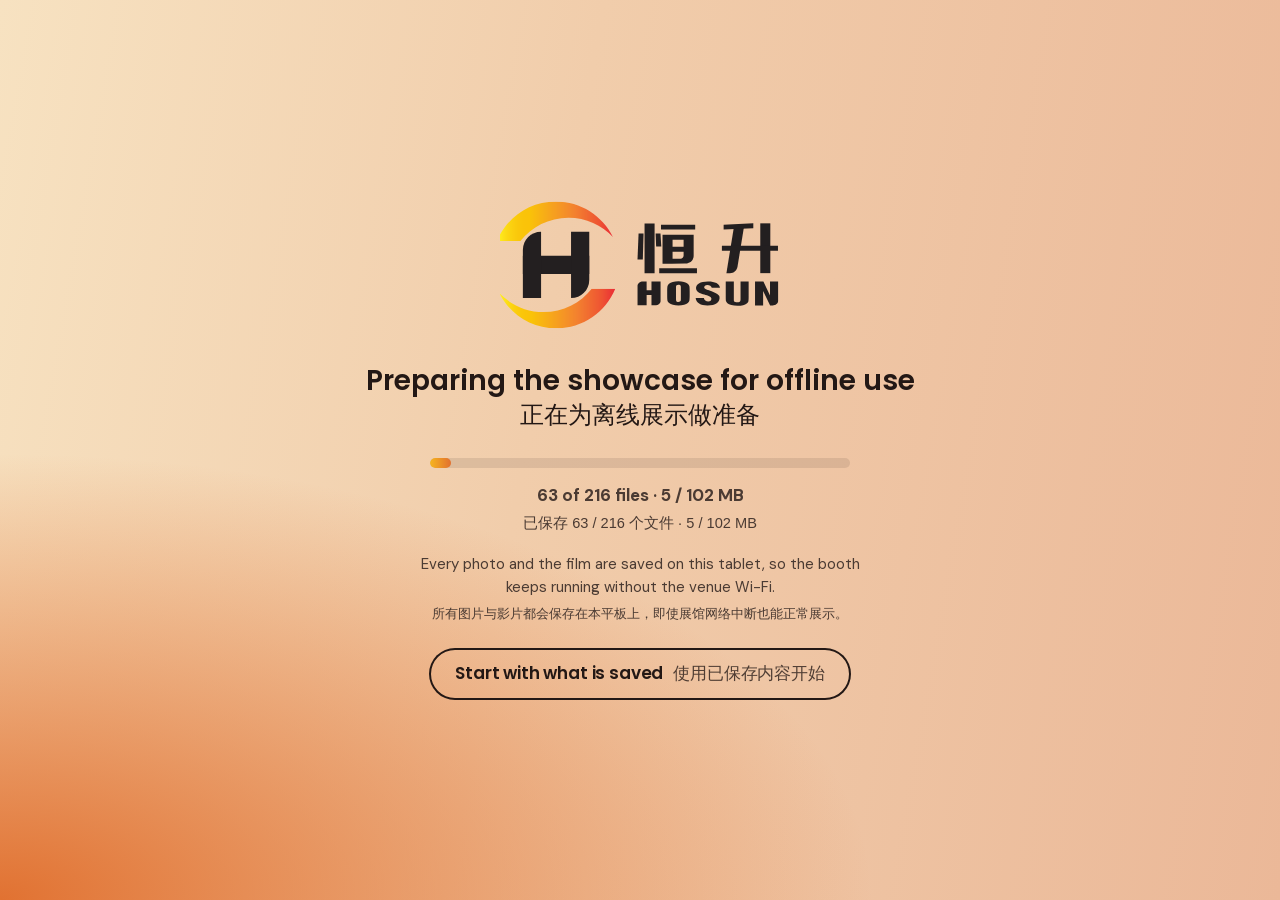
==== commit 9ce7f5b4: "Rework the Canton Fair kiosk around the company deck, bilingual throughout Every line on the site an" ====
--- a/fair/index.html
+++ b/fair/index.html
@@ -24,16 +24,16 @@
   <section class="boot" id="boot" aria-live="polite">
     <div class="boot-inner">
       <img class="boot-logo" src="assets/logos/hosun.svg" alt="HOSUN 恒升">
-      <p class="boot-title">Preparing the showcase for offline use</p>
+      <p class="boot-title">Preparing the showcase for offline use<span class="zh">正在为离线展示做准备</span></p>
       <div class="lift-gauge" aria-hidden="true"><i id="boot-bar"></i></div>
-      <p class="boot-count" id="boot-count">Checking what is already saved…</p>
-      <p class="boot-note" id="boot-note">Every photo and the film are saved on this tablet, so the booth keeps running without the venue Wi-Fi.</p>
-      <button class="button button-ghost" id="boot-skip" type="button" hidden>Start with what is saved</button>
+      <p class="boot-count" id="boot-count">Checking what is already saved…<span class="zh">正在检查已保存内容…</span></p>
+      <p class="boot-note" id="boot-note">Every photo and the film are saved on this tablet, so the booth keeps running without the venue Wi-Fi.<span class="zh">所有图片与影片都会保存在本平板上，即使展馆网络中断也能正常展示。</span></p>
+      <button class="button button-ghost" id="boot-skip" type="button" hidden>Start with what is saved <span class="zh">使用已保存内容开始</span></button>
     </div>
   </section>
 
   <!-- ===================== the showreel ===================== -->
-  <section class="reel" id="reel" aria-label="Showcase — tap anywhere to explore" aria-roledescription="slideshow">
+  <section class="reel" id="reel" aria-label="Showcase — tap anywhere to explore · 展示中，点击任意处浏览" aria-roledescription="slideshow">
     <div class="reel-stage" id="reel-stage"></div>
 
     <header class="reel-top">
@@ -53,7 +53,7 @@
       <button class="button button-primary" type="button" data-action="lead">
         <span>Leave your contact</span><span class="zh">留下联系方式</span>
       </button>
-      <button class="pumpkin-switch" type="button" data-action="toggle-rising" aria-label="Halloween mode">
+      <button class="pumpkin-switch" type="button" data-action="toggle-rising" aria-label="Halloween mode · 万圣节模式">
         <svg viewBox="0 0 32 32" aria-hidden="true"><use href="#pumpkin"/></svg>
       </button>
     </footer>
@@ -67,56 +67,62 @@
         <img class="logo-herstar" src="assets/logos/herstar.svg" alt="HERSTAR 恒而思达">
       </a>
       <nav class="site-nav" aria-label="Sections">
-        <a href="#profile">Group</a>
-        <a href="#featured">At the fair</a>
-        <a href="#products">Products</a>
-        <a href="#factory">Factories</a>
-        <a href="#quality">Quality</a>
-        <a href="#partners">Partners</a>
-        <a href="#milestones">Milestones</a>
-        <a href="#film">Film</a>
+        <a href="#profile">About<span class="zh">概况</span></a>
+        <a href="#featured">At the fair<span class="zh">展会重点</span></a>
+        <a href="#products">Products<span class="zh">产品</span></a>
+        <a href="#factory">Factories<span class="zh">工厂</span></a>
+        <a href="#quality">Certification<span class="zh">认证</span></a>
+        <a href="#partners">Customers<span class="zh">客户</span></a>
+        <a href="#milestones">History<span class="zh">历程</span></a>
+        <a href="#contact">Contact<span class="zh">联系</span></a>
       </nav>
       <div class="site-actions">
-        <button class="pumpkin-switch" type="button" data-action="toggle-rising" aria-label="Halloween mode">
+        <button class="pumpkin-switch" type="button" data-action="toggle-rising" aria-label="Halloween mode · 万圣节模式">
           <svg viewBox="0 0 32 32" aria-hidden="true"><use href="#pumpkin"/></svg>
         </button>
-        <button class="button button-quiet button-small" type="button" data-action="reel" aria-label="Back to the showcase">▶ Showcase</button>
-        <button class="button button-primary button-small" type="button" data-action="lead">Leave your contact</button>
+        <button class="button button-quiet button-small" type="button" data-action="reel" aria-label="Back to the showcase">▶ Showcase <span class="zh">展示</span></button>
+        <button class="button button-primary button-small" type="button" data-action="lead">Leave your contact <span class="zh">留下联系方式</span></button>
       </div>
     </header>
 
     <main>
-      <section class="cover" id="top">
-        <div class="cover-ghost" aria-hidden="true">HOSUN</div>
-        <div class="cover-mark" aria-hidden="true"><span>HERSTAR</span></div>
-        <div class="cover-copy">
-          <p class="cover-kicker rising-only">Halloween at the booth</p>
-          <h1 class="cover-title">
-            <span class="cover-word">HOSUN</span>
-            <span class="cover-zh">恒升集团</span>
-          </h1>
-          <p class="cover-names">Suzhou Hosun Machine Co., Ltd<br>Suzhou Herstar Medical Technology Co., Ltd</p>
-          <ul class="cover-lines" data-render="taglines"></ul>
-          <div class="cover-actions">
-            <a class="button button-primary" href="#products">See the products</a>
-            <button class="button button-ghost" type="button" data-action="lead">Leave your contact</button>
-          </div>
-        </div>
+      <!-- slide 1 of 恒升介绍英文版.pptx, rebuilt at its own proportions -->
+      <section class="slide-cover" id="top">
+        <div class="slide-logos">
+          <img class="logo-hosun" src="assets/img/cover/hosun.webp" alt="HOSUN 恒升">
+          <img class="logo-herstar" src="assets/img/cover/herstar.webp" alt="HERSTAR 恒而思达">
+        </div>
+        <div class="slide-copy">
+          <p class="cover-kicker rising-only">Halloween at the booth <span class="zh">展台万圣节</span></p>
+          <h1 class="slide-title"><span class="slide-title-zh">恒升集团</span><span class="slide-title-en">THE HOSUN GROUP</span></h1>
+          <p class="slide-lines-zh" data-render="taglines-zh"></p>
+          <p class="slide-lines-en" data-render="taglines-en"></p>
+        </div>
+        <img class="slide-company" src="assets/img/cover/company-name.webp" alt="苏州恒而思达医疗科技有限公司 Suzhou Herstar Medical Technology Co., Ltd.">
       </section>
 
       <section class="band" id="profile">
         <div class="band-head">
-          <p class="eyebrow">Group profile</p>
-          <h2>Hosun Group · Herstar <span class="zh">恒升集团 · 恒而思达</span></h2>
+          <p class="eyebrow">About us <span class="zh">公司概况</span></p>
+          <h2>The Hosun Group <span class="zh">恒升集团</span></h2>
         </div>
         <div class="stats" data-render="stats"></div>
-        <div class="story" data-render="story"></div>
-        <div class="divisions" data-render="divisions"></div>
+        <div class="about" data-render="about"></div>
+
+        <div class="sub-head">
+          <h3>Core Business <span class="zh">核心业务</span></h3>
+        </div>
+        <div class="divisions" data-render="core"></div>
+
+        <div class="sub-head">
+          <h3>Business Philosophy <span class="zh">经营理念</span></h3>
+        </div>
+        <div class="creeds" data-render="philosophy"></div>
       </section>
 
       <section class="band band-tint" id="featured">
         <div class="band-head">
-          <p class="eyebrow">Featured at the fair</p>
+          <p class="eyebrow">Featured at the fair <span class="zh">展会重点</span></p>
           <h2>Smart transfer · AI digital imaging <span class="zh">智慧移位 · AI 数字影像</span></h2>
         </div>
         <div class="featured" data-render="featured"></div>
@@ -124,17 +130,17 @@
 
       <section class="band" id="products">
         <div class="band-head">
-          <p class="eyebrow">Herstar product range</p>
-          <h2>Care, mobility and accessible living <span class="zh">康养辅具 · 无障碍生活</span></h2>
-        </div>
-        <div class="chips" role="group" aria-label="Product categories" data-render="filters"></div>
+          <p class="eyebrow">Key Products <span class="zh">产品介绍</span></p>
+          <h2>Smart Health &amp; Wellness Products <span class="zh">智慧康养产品</span></h2>
+        </div>
+        <div class="chips" role="group" aria-label="Product categories · 产品分类" data-render="filters"></div>
         <div class="catalogue" data-render="catalogue"></div>
       </section>
 
       <section class="band band-tint" id="factory">
         <div class="band-head">
-          <p class="eyebrow">Manufacturing</p>
-          <h2>Five manufacturing centres, one R&amp;D base <span class="zh">五大制造中心 · 一个研发基地</span></h2>
+          <p class="eyebrow">Manufacturing <span class="zh">制造实力</span></p>
+          <h2>Five manufacturing centers and one R&amp;D base <span class="zh">五大制造中心与一个研发基地</span></h2>
         </div>
         <div class="factories" data-render="factories"></div>
         <div class="strip" data-render="strip"></div>
@@ -142,55 +148,67 @@
 
       <section class="band" id="quality">
         <div class="band-head">
-          <p class="eyebrow">Quality &amp; compliance</p>
-          <h2>Management systems <span class="zh">体系认证</span></h2>
+          <p class="eyebrow">Quality &amp; compliance <span class="zh">质量与合规</span></p>
+          <h2>Certification <span class="zh">体系认证</span></h2>
         </div>
         <div class="certs" data-render="certs"></div>
+        <div class="welding" data-render="welding"></div>
       </section>
 
       <section class="band band-tint" id="partners">
         <div class="band-head">
-          <p class="eyebrow">Customers &amp; partners</p>
-          <h2>Trusted by global brands <span class="zh">合作客户</span></h2>
+          <p class="eyebrow">Customers <span class="zh">合作客户</span></p>
+          <h2>Major Customers <span class="zh">主要客户</span></h2>
         </div>
         <div class="logos" data-render="partners"></div>
       </section>
 
       <section class="band" id="milestones">
         <div class="band-head">
-          <p class="eyebrow">Milestones</p>
-          <h2>From one machine to a health-industry park <span class="zh">发展历程</span></h2>
+          <p class="eyebrow">Milestones <span class="zh">发展历程</span></p>
+          <h2>The Hosun Group Development History <span class="zh">恒升集团发展历程</span></h2>
         </div>
         <ol class="timeline" data-render="timeline"></ol>
-        <figure class="campus">
-          <img src="assets/img/factory/new-campus.webp" alt="Rendering of the new Hosun health-industry campus" loading="lazy">
-          <figcaption>New factory rendering · 新厂规划效果图 — an 80,000 m² digital smart factory, planned to open in 2027.</figcaption>
+        <div class="campus">
+          <figure style="--ratio: 1.333">
+            <img src="assets/img/factory/new-campus.webp" alt="Aerial rendering of the new factory" loading="lazy" decoding="async">
+          </figure>
+          <figure style="--ratio: 1.626">
+            <img src="assets/img/factory/new-campus-2.webp" alt="Street-level rendering of the new factory" loading="lazy" decoding="async">
+          </figure>
+          <p class="campus-caption">New factory rendering — an 80,000 m² digital smart factory, in operation from 2027.<span class="zh">新厂规划效果图——80,000 平方米数字化智慧工厂，2027 年投产。</span></p>
+        </div>
+      </section>
+
+      <section class="band band-dark" id="film">
+        <div class="band-head">
+          <p class="eyebrow">Brand film <span class="zh">品牌影片</span></p>
+          <h2 class="one-line">Where the sun rises, Hosun rises <span class="zh">旭日蓬勃，恒升致远</span></h2>
+        </div>
+        <div class="chips film-switch" role="group" aria-label="Film language · 影片语言"></div>
+        <div class="film-frame">
+          <video id="film-player" controls playsinline preload="none" poster="assets/img/film/poster.webp" aria-label="Hosun Herstar brand film · 恒而思达品牌影片"></video>
+        </div>
+      </section>
+
+      <section class="band contact" id="contact">
+        <figure class="team">
+          <img src="assets/img/factory/team.webp" alt="The Herstar team" loading="lazy" decoding="async">
+          <figcaption>The Herstar team <span class="zh">恒而思达团队</span></figcaption>
         </figure>
-      </section>
-
-      <section class="band band-dark" id="film">
-        <div class="band-head">
-          <p class="eyebrow">Brand film</p>
-          <h2>Where the sun rises, Hosun rises <span class="zh">旭日蓬勃，恒升致远</span></h2>
-        </div>
-        <div class="film-frame">
-          <video id="film-player" controls playsinline preload="none" poster="assets/img/film/sunrise.webp" aria-label="Hosun Herstar brand film, 2 minutes 48 seconds, Chinese with English subtitles"></video>
-        </div>
-      </section>
-
-      <section class="band contact" id="contact">
         <div class="contact-copy">
-          <p class="eyebrow">Contact</p>
+          <p class="eyebrow">Contact <span class="zh">联系方式</span></p>
           <h2>Let’s build what comes next, together <span class="zh">连接合作，共创未来</span></h2>
-          <button class="button button-primary button-large" type="button" data-action="lead">Leave your contact</button>
+          <button class="button button-primary button-large" type="button" data-action="lead">Leave your contact <span class="zh">留下联系方式</span></button>
         </div>
         <dl class="contact-list" data-render="contact"></dl>
+        <div class="social" data-render="social"></div>
       </section>
     </main>
 
     <footer class="site-foot">
-      <p>© 2026 Suzhou Hosun Machine Co., Ltd · Suzhou Herstar Medical Technology Co., Ltd</p>
-      <button class="link-button" type="button" data-action="toggle-rising"><span class="daylight-only">🎃 Halloween mode</span><span class="rising-only">☀ Back to daylight</span></button>
+      <p>© 2026 Suzhou Hosun Machine Co., Ltd · Suzhou Herstar Medical Technology Co., Ltd<span class="zh">苏州市恒升机械有限公司 · 苏州市恒而思达医疗科技有限公司</span></p>
+      <button class="link-button" type="button" data-action="toggle-rising"><span class="daylight-only">🎃 Halloween mode <span class="zh">万圣节模式</span></span><span class="rising-only">☀ Back to daylight <span class="zh">返回日间</span></span></button>
     </footer>
   </div>
 
@@ -350,7 +368,7 @@
     <div class="idle-card">
       <p id="idle-title">Still there? Returning to the showcase in <b id="idle-count">10</b> s.</p>
       <p class="zh">即将返回展示页面</p>
-      <button class="button button-primary" type="button" id="idle-stay">Keep browsing</button>
+      <button class="button button-primary" type="button" id="idle-stay">Keep browsing <span class="zh">继续浏览</span></button>
     </div>
   </dialog>
 
@@ -361,11 +379,12 @@
   <div class="curtain" id="curtain" aria-hidden="true"><p class="curtain-sign">The Rising</p></div>
 
   <svg width="0" height="0" style="position:absolute" aria-hidden="true">
+    <!-- a squat, round pumpkin: wider than tall, five lobes, a short curled stem -->
     <symbol id="pumpkin" viewBox="0 0 32 32">
-      <path class="pumpkin-stem" d="M16 8.2c-.9-.2-1.5-1-1.5-2.1 0-1.3.8-2.4 2.1-2.9"/>
-      <path class="pumpkin-shell" d="M16 8.2c5.2 0 8.6 4 8.6 9.6S21.2 28.4 16 28.4 7.4 23.4 7.4 17.8 10.8 8.2 16 8.2z"/>
-      <path class="pumpkin-rib" d="M12.2 9.2c-1.5 2.1-2.3 4.9-2.3 8.6s.8 6.5 2.3 8.6M19.8 9.2c1.5 2.1 2.3 4.9 2.3 8.6s-.8 6.5-2.3 8.6"/>
-      <path class="pumpkin-face" d="M12.6 14.3l2.4 4.1h-4.8zM19.4 14.3l2.4 4.1h-4.8zM10.6 21.4h10.8l-1.5 2.9-1.9-1.4-2 1.8-2-1.8-1.9 1.4z"/>
+      <path class="pumpkin-stem" d="M16 9.4c-.2-1.9.3-3.6 1.9-4.9"/>
+      <path class="pumpkin-shell" d="M16 9.6c2.2-1.4 5.6-1.4 8.6.3 3.4 1.9 5.4 5.2 5.4 8.9 0 3.9-2.2 7.2-5.8 8.6-2.4.9-5.6 1.2-8.2 1.2s-5.8-.3-8.2-1.2C4.2 26 2 22.7 2 18.8c0-3.7 2-7 5.4-8.9 3-1.7 6.4-1.7 8.6-.3z"/>
+      <path class="pumpkin-rib" d="M11.4 9.3C9.4 11.8 8.5 15 8.5 18.6s.9 6.8 2.9 9.4M20.6 9.3c2 2.5 2.9 5.7 2.9 9.3s-.9 6.8-2.9 9.4"/>
+      <path class="pumpkin-face" d="M10.2 15.6l2.6 3.6H7.6zM21.8 15.6l2.6 3.6h-5.2zM8.6 21.6h14.8l-1.6 3-2.2-1.4-2.3 1.8-1.3-1.1-1.3 1.1-2.3-1.8-2.2 1.4z"/>
     </symbol>
   </svg>
 
--- a/fair/assets/css/fair.css
+++ b/fair/assets/css/fair.css
@@ -104,9 +104,14 @@
 .pumpkin-switch:hover, .pumpkin-switch:focus-visible { opacity: 1; transform: rotate(-8deg); }
 .pumpkin-switch svg { width: 24px; height: 24px; }
 
-/* the pumpkin symbol, in daylight drawn as a quiet line icon */
-.pumpkin-stem, .pumpkin-shell, .pumpkin-rib { fill: none; stroke: var(--sun-ink); stroke-width: 1.7; stroke-linecap: round; }
-.pumpkin-face { fill: var(--sun-ink); }
+/* the pumpkin symbol: a round orange pumpkin. Its parts sit inside <use>
+   copies, which selectors cannot reach, so each copy is styled through
+   inherited custom properties instead. */
+.pumpkin-shell, .pumpkin-rib, .pumpkin-stem { stroke-linecap: round; stroke-linejoin: round; }
+.pumpkin-shell { fill: var(--pk-body, #f08a24); stroke: var(--pk-line, #c4541a); stroke-width: 1.6; }
+.pumpkin-rib { fill: none; stroke: var(--pk-line, #c4541a); stroke-width: 1.4; }
+.pumpkin-stem { fill: none; stroke: var(--pk-stem, #4f7a2c); stroke-width: 2.4; }
+.pumpkin-face { fill: var(--pk-face, #5a2408); }
 
 /* --- the lifting-column gauge (boot progress and the reel timer) ----------- */
 .lift-gauge {
@@ -223,8 +228,9 @@
 .cover-zh { font: 700 clamp(56px, 8vw, 116px)/1 var(--cjk); letter-spacing: .02em; color: var(--ink); }
 .cover-names { margin: 26px 0 0; padding-bottom: 8px; border-bottom: 2px solid var(--sun); display: inline-block; font: 700 clamp(17px, 1.8vw, 24px)/1.35 var(--display); letter-spacing: -.02em; color: var(--sun-ink); }
 .cover-lines { margin: 24px 0 0; padding: 0; list-style: none; display: grid; gap: 8px; }
-.cover-lines li { font-size: clamp(16px, 1.6vw, 21px); font-weight: 300; color: var(--ink-2); }
-.cover-lines li .zh { display: block; font-size: 1.08em; font-weight: 500; color: var(--ink); }
+.cover-lines li { display: flex; flex-direction: column-reverse; font-size: clamp(16px, 1.6vw, 21px); font-weight: 300; color: var(--ink-2); }
+.cover-lines li .zh { font-size: 1.08em; font-weight: 500; color: var(--ink); }
+.cover-names .zh { display: block; margin-top: 6px; font: 600 .68em/1.4 var(--cjk); letter-spacing: .02em; color: var(--ink-2); }
 .cover-herstar { position: absolute; right: var(--gutter); bottom: 120px; z-index: 2; width: min(340px, 34vw); }
 
 /* --- scene: photo chapter -------------------------------------------------- */
@@ -269,7 +275,8 @@
 .scene-stats h2 .zh { margin-left: 14px; font-size: .6em; color: var(--sun-ink); }
 .stat-row { position: relative; z-index: 2; display: grid; grid-template-columns: repeat(4, 1fr); gap: 16px; }
 .stat { padding: 26px 24px 24px; border-top: 3px solid var(--sun); background: var(--wash); border-radius: 0 0 var(--radius) var(--radius); }
-.stat-figure { display: block; font: 700 clamp(40px, 5vw, 78px)/1 var(--display); letter-spacing: -.04em; color: var(--sun-ink); font-variant-numeric: tabular-nums; }
+.stat-figure small { margin-left: .12em; font-size: .5em; letter-spacing: 0; }
+.stat-figure { display: block; white-space: nowrap; font: 700 clamp(40px, 5vw, 78px)/1 var(--display); letter-spacing: -.04em; color: var(--sun-ink); font-variant-numeric: tabular-nums; }
 .stat-label { display: block; margin-top: 12px; font-weight: 600; }
 .stat-label .zh { display: block; font-weight: 400; color: var(--muted); font-size: .92em; }
 
@@ -291,7 +298,9 @@
 .spec-list { margin: 22px 0 0; padding: 0; list-style: none; display: grid; grid-template-columns: 1fr 1fr; gap: 0 22px; }
 .spec-list li { padding: 11px 0; border-top: 1px solid var(--line); }
 .spec-list b { display: block; font: 600 12px/1.2 var(--display); letter-spacing: .06em; text-transform: uppercase; color: var(--muted); }
-.spec-list span { display: block; margin-top: 3px; font-weight: 600; }
+.spec-list b .zh { margin-left: 6px; font: 500 12px/1.2 var(--cjk); letter-spacing: 0; }
+.spec-list li > span { display: block; margin-top: 3px; font-weight: 600; }
+.spec-list li > span.zh { margin-top: 1px; font-weight: 500; font-size: .92em; color: var(--ink-2); }
 
 /* --- scene: mosaic --------------------------------------------------------- */
 .scene-mosaic { padding: 96px calc(var(--gutter) + 18px) 110px var(--gutter); display: flex; flex-direction: column; }
@@ -301,6 +310,7 @@
 .mosaic figure { margin: 0; display: flex; flex-direction: column; min-height: 0; padding: 10px; border-radius: 14px; background: #fff; box-shadow: 0 8px 24px rgba(120, 60, 20, .08); animation: lift-in .9s cubic-bezier(.16, 1, .3, 1) both; animation-delay: calc(var(--i) * 70ms + .4s); }
 .mosaic img { flex: 1; min-height: 0; width: 100%; object-fit: contain; }
 .mosaic figcaption { margin-top: 6px; font: 600 12px/1.2 var(--display); text-align: center; }
+.mosaic figcaption .zh { display: block; margin-top: 2px; font-weight: 500; color: var(--muted); }
 
 /* --- scene: certificates, partners, timeline, cta -------------------------- */
 .scene-board { display: flex; flex-direction: column; justify-content: center; padding: 96px calc(var(--gutter) + 18px) 110px var(--gutter); }
@@ -311,15 +321,17 @@
 .cert-fan img { height: min(46vh, 440px); width: auto; border-radius: 6px; background: #fff; box-shadow: var(--shadow); animation: lift-in 1s cubic-bezier(.16, 1, .3, 1) both; animation-delay: calc(var(--i) * 120ms + .4s); }
 .badge-row { display: flex; flex-wrap: wrap; gap: 10px; margin-top: 26px; }
 .badge { padding: 9px 16px; border-radius: 999px; background: var(--wash); border: 1px solid rgba(185, 80, 26, .35); font: 600 15px/1.2 var(--display); }
-.logo-wall { display: grid; grid-template-columns: repeat(5, 1fr); gap: 14px; }
-.logo-tile { display: grid; place-items: center; height: clamp(70px, 11vh, 110px); padding: 14px 18px; border-radius: 14px; background: rgba(255, 255, 255, .86); animation: lift-in .9s cubic-bezier(.16, 1, .3, 1) both; animation-delay: calc(var(--i) * 50ms + .3s); }
-.logo-tile { gap: 10px; grid-auto-flow: column; }
-.logo-tile .logo-text { font: 700 15px/1.15 var(--cjk); color: var(--ink-2); white-space: nowrap; }
-.logo-ink { width: 100%; height: 100%; background: var(--ink-2); -webkit-mask: var(--logo) center / contain no-repeat; mask: var(--logo) center / contain no-repeat; }
+.logo-wall { display: grid; grid-template-columns: repeat(7, 1fr); gap: 10px; }
+.scene-partners .logo-tile { height: clamp(52px, 8.5vh, 84px); padding: 10px 12px; }
+/* partner logos keep their own colours, on white, at one optical size */
+.logo-tile { display: flex; align-items: center; justify-content: center; gap: 10px; min-width: 0; height: clamp(64px, 9vh, 96px); padding: 12px 16px; border-radius: 14px; background: #fff; box-shadow: 0 6px 18px rgba(120, 60, 20, .07); animation: lift-in .9s cubic-bezier(.16, 1, .3, 1) both; animation-delay: calc(var(--i) * 40ms + .3s); }
+.logo-tile img { min-width: 0; max-width: 100%; max-height: 100%; width: auto; height: auto; object-fit: contain; }
+.logo-tile .logo-text { font: 700 15px/1.15 var(--cjk); color: #4b3b33; white-space: nowrap; }
 .year-line { display: grid; grid-template-columns: repeat(9, 1fr); gap: 0; border-top: 3px solid var(--sun); }
 .year-line li { list-style: none; padding: 16px 12px 0 0; animation: lift-in .8s cubic-bezier(.16, 1, .3, 1) both; animation-delay: calc(var(--i) * 110ms + .3s); }
 .year-line b { display: block; font: 700 clamp(22px, 2.4vw, 34px)/1 var(--display); color: var(--sun-ink); }
-.year-line span { display: block; margin-top: 8px; font: 600 clamp(13px, 1.2vw, 16px)/1.25 var(--display); }
+.year-line span { display: block; margin-top: 8px; font: 600 clamp(12px, 1.1vw, 15px)/1.25 var(--display); }
+.year-line span.zh { margin-top: 4px; font: 600 clamp(12px, 1.1vw, 15px)/1.3 var(--cjk); color: var(--sun-ink); }
 .year-line li:last-child b { color: var(--ink); }
 .scene-cta { display: flex; flex-direction: column; align-items: flex-start; justify-content: center; padding: 96px var(--gutter) 120px; }
 .scene-cta > :not(.cover-mark) { position: relative; z-index: 2; }
@@ -360,6 +372,63 @@
 .cover { position: relative; min-height: min(86svh, 900px); display: flex; align-items: center; padding: 70px var(--gutter) 90px; overflow: hidden; background: var(--cover-ground); }
 .cover-actions { display: flex; flex-wrap: wrap; gap: 12px; margin-top: 34px; }
 
+/* --- the browsing cover: slide 1 of the company deck ----------------------
+   Sized in container units, so it keeps the slide's 16:9 proportions on a
+   landscape tablet; type sizes are the slide's (66 / 48 / 16 / 14 pt on a
+   960 pt-wide slide). Douyin Sans is not available to the browser, so the
+   title uses the closest bold sans faces. */
+.slide-cover {
+  --slide-ground: #f3bd98;
+  --slide-orange: #e97132;
+  container-type: inline-size;
+  position: relative;
+  aspect-ratio: 16 / 9;
+  max-height: calc(100svh - 64px);
+  min-height: 520px;
+  width: 100%;
+  overflow: hidden;
+  /* background artwork from canton fair/产品/cover.pdf (same 16:9 as the slide) */
+  background: var(--slide-ground) url(../img/cover/background.webp) center / cover no-repeat;
+}
+.slide-logos { position: absolute; top: 2.86cqw; right: 2.36cqw; display: flex; align-items: center; gap: 2.4cqw; }
+.slide-logos img { height: 4.43cqw; min-height: 34px; width: auto; }
+.slide-copy { position: absolute; left: 10.5cqw; top: 17.75cqw; width: min(62cqw, calc(100% - 20px)); }
+.slide-title { margin: 0; display: flex; flex-direction: column; color: var(--slide-orange); }
+.slide-title-zh { font: 600 max(40px, 6.875cqw)/1.15 var(--cjk); letter-spacing: .02em; }
+.slide-title-en { display: inline-block; align-self: flex-start; padding: 0 5.2cqw .35cqw 0; border-bottom: max(1px, .12cqw) solid #ef8640; font: 700 max(30px, 5cqw)/1.15 var(--display); letter-spacing: -.01em; }
+.slide-lines-zh, .slide-lines-en { margin: 0; display: grid; }
+.slide-lines-zh { margin-top: 2.2cqw; gap: .9cqw; font: 400 max(16px, 1.667cqw)/1.35 var(--cjk); color: #1d1311; }
+.slide-lines-en { margin-top: 1.9cqw; gap: .8cqw; font: 300 max(14px, 1.46cqw)/1.35 var(--body); color: #674a36; }
+.slide-company { position: absolute; right: 2.1cqw; bottom: 1.4cqw; width: 32cqw; min-width: 240px; height: auto; }
+/* the showreel opens on the same cover, filling the screen */
+.scene.slide-cover { position: absolute; inset: 0; aspect-ratio: auto; max-height: none; min-height: 0; width: auto; }
+.scene.slide-cover .slide-copy { top: max(17.75cqw, 110px); }
+.scene.slide-cover .slide-company { bottom: max(1.4cqw, 104px); }
+/* the cover carries both logos itself, so the reel's own logo pill steps aside */
+.reel-brand { transition: opacity .4s; }
+.reel:has(.reel-stage > .scene-slide:last-child) .reel-brand { opacity: 0; pointer-events: none; }
+
+/* --- ISO 3834-2: welding, on a row of its own (slide 8) ------------------- */
+.welding { display: grid; grid-template-columns: minmax(220px, .8fr) minmax(170px, .55fr) 2fr; gap: 22px; align-items: center; margin-top: 22px; padding: 24px; border-radius: var(--radius); background: #fff; box-shadow: 0 8px 26px rgba(120, 60, 20, .07); }
+.welding[hidden] { display: none; }
+.welding-copy h3 { font-size: 24px; color: var(--sun-ink); }
+.welding-copy h3 .zh { display: inline-block; margin-left: 8px; font-size: .8em; color: var(--ink); white-space: nowrap; }
+.welding-team { margin: 16px 0 0; padding: 0; list-style: none; display: grid; gap: 10px; }
+.welding-team li { display: grid; grid-template-columns: 44px 1fr; align-items: center; }
+.welding-team b { font: 700 30px/1 var(--display); color: var(--sun-ink); }
+.welding-team span { font-weight: 600; font-size: 15px; }
+.welding-team span .zh { display: block; font-weight: 500; color: var(--ink-2); }
+.welding-cert, .welding-people button { padding: 0; border: 1px solid var(--line); border-radius: 6px; background: #fff; overflow: hidden; cursor: zoom-in; }
+.welding-cert img { width: 100%; aspect-ratio: 381 / 519; object-fit: cover; }
+.welding-people { display: grid; grid-template-columns: repeat(8, 1fr); gap: 8px; }
+.welding-people img { width: 100%; aspect-ratio: 313 / 443; object-fit: cover; }
+
+@media (orientation: portrait), (max-width: 760px) {
+  .slide-cover { aspect-ratio: auto; max-height: none; min-height: min(86svh, 860px); }
+  .slide-copy { position: relative; left: auto; top: auto; width: auto; padding: 120px var(--gutter) 140px; }
+  .slide-company { width: min(70vw, 420px); }
+}
+
 .band { padding: clamp(64px, 9vw, 120px) var(--gutter); background: var(--paper); }
 .band-tint { background: linear-gradient(180deg, #fbe9d5 0%, var(--paper) 70%); }
 .band-dark { background: var(--ink); color: #fff; }
@@ -372,8 +441,18 @@
 
 .stats { display: grid; grid-template-columns: repeat(4, 1fr); gap: 16px; }
 .stats .stat { background: #fff; box-shadow: 0 10px 30px rgba(120, 60, 20, .06); }
-.story { display: grid; grid-template-columns: repeat(3, 1fr); gap: clamp(18px, 3vw, 40px); margin: 42px 0; color: var(--ink-2); }
-.story p { margin: 0; }
+.about { display: grid; grid-template-columns: 1fr 1fr; gap: clamp(20px, 4vw, 56px); margin: 42px 0 0; color: var(--ink-2); }
+.about p { margin: 0 0 14px; }
+.about .zh { font-size: 16px; line-height: 1.8; }
+.sub-head { margin: clamp(48px, 6vw, 72px) 0 22px; }
+.sub-head h3 { font-size: clamp(24px, 2.6vw, 34px); letter-spacing: -.03em; }
+.sub-head h3 .zh { margin-left: 10px; font-size: .7em; color: var(--muted); }
+.creeds { display: grid; grid-template-columns: repeat(3, 1fr); gap: 16px; }
+.creed { padding: 24px 26px; border-top: 3px solid var(--sun); border-radius: 0 0 var(--radius) var(--radius); background: linear-gradient(170deg, #fff, #fdf2e6); }
+.creed h3 { font-size: 22px; color: var(--sun-ink); }
+.creed h3 .zh { margin-left: 8px; font-size: .86em; color: var(--ink); }
+.creed p { margin: 12px 0 0; font-size: 15px; color: var(--ink-2); }
+.creed p.zh { margin-top: 8px; color: var(--ink); line-height: 1.7; }
 .divisions { display: grid; grid-template-columns: repeat(3, 1fr); gap: 16px; }
 .division { padding: 26px; border-left: 4px solid var(--sun); border-radius: 0 var(--radius) var(--radius) 0; background: #fff; box-shadow: 0 10px 30px rgba(120, 60, 20, .06); }
 .division h3 { font-size: 22px; color: var(--sun-ink); }
@@ -381,7 +460,9 @@
 .division .unit { margin: 6px 0 16px; font-weight: 700; }
 .division dl { margin: 0; display: grid; gap: 10px; }
 .division dt { font: 600 12px/1 var(--display); letter-spacing: .08em; text-transform: uppercase; color: var(--muted); }
+.division dt .zh { margin-left: 6px; letter-spacing: 0; }
 .division dd { margin: 4px 0 0; font-size: 15px; }
+.division dd .zh { display: block; margin-top: 2px; color: var(--ink-2); }
 .division .keywords { margin: 16px 0 0; padding-top: 14px; border-top: 1px dashed var(--line); font-size: 14px; color: var(--sun-ink); font-weight: 600; }
 
 .featured { display: grid; gap: 18px; }
@@ -415,9 +496,10 @@
 
 .catalogue { display: grid; grid-template-columns: repeat(auto-fill, minmax(220px, 1fr)); gap: 14px; margin-top: 26px; }
 .product-card {
-  display: flex;
-  flex-direction: column;
-  padding: 14px 14px 18px;
+  display: grid;
+  grid-template-rows: auto auto auto auto;
+  align-content: start;
+  padding: 12px 12px 16px;
   border: 0;
   border-radius: var(--radius);
   background: #fff;
@@ -427,11 +509,21 @@
 }
 .product-card:hover { transform: translateY(-4px); box-shadow: var(--shadow); }
 .product-card[hidden] { display: none; }
-.product-card .thumb { aspect-ratio: 4 / 3; display: grid; place-items: center; }
-.product-card .thumb img { width: 100%; height: 100%; object-fit: contain; }
-.product-card .model { margin: 12px 0 4px; font: 700 12px/1 var(--display); letter-spacing: .1em; text-transform: uppercase; color: var(--sun-ink); }
-.product-card .name { font: 600 17px/1.25 var(--display); letter-spacing: -.01em; }
-.product-card .name-zh { margin-top: 3px; font-size: 14px; color: var(--muted); }
+/* one fixed frame for every thumbnail; shots are pre-trimmed of white so they fill it evenly */
+.product-card .thumb { display: block; aspect-ratio: 4 / 3; border-radius: 12px; background: #fff; overflow: hidden; }
+.product-card .thumb img { width: 100%; height: 100%; padding: 7%; object-fit: contain; }
+.product-card .thumb img.is-scene { padding: 0; object-fit: cover; }
+.product-card .model .zh { margin-left: 6px; letter-spacing: .04em; }
+.product-card .model { margin: 12px 0 4px; overflow: hidden; white-space: nowrap; text-overflow: ellipsis; font: 700 12px/1.2 var(--display); letter-spacing: .1em; text-transform: uppercase; color: var(--sun-ink); }
+.product-card .name { display: -webkit-box; -webkit-line-clamp: 2; -webkit-box-orient: vertical; overflow: hidden; min-height: 2.5em; font: 600 17px/1.25 var(--display); letter-spacing: -.01em; }
+.product-card .name-zh { margin-top: 3px; overflow: hidden; white-space: nowrap; text-overflow: ellipsis; font-size: 14px; color: var(--muted); }
+/* each card spans four shared rows (picture, model, name, 中文), so every
+   part lines up across a row of cards without clipping any name */
+@supports (grid-template-rows: subgrid) {
+  .product-card { grid-row: span 4; grid-template-rows: subgrid; row-gap: 0; }
+  .product-card .name { display: block; -webkit-line-clamp: unset; min-height: 0; }
+  .product-card .model, .product-card .name-zh { white-space: normal; }
+}
 
 .factories { display: grid; grid-template-columns: repeat(4, 1fr); gap: 14px; }
 .factory { border-radius: var(--radius); background: #fff; overflow: hidden; box-shadow: 0 10px 30px rgba(120, 60, 20, .07); }
@@ -441,10 +533,17 @@
 .factory h3 { margin-top: 8px; font-size: 18px; }
 .factory h3 .zh { margin-left: 6px; font-size: .84em; color: var(--muted); }
 .factory p { margin: 8px 0 0; font-size: 15px; color: var(--ink-2); }
-.strip { display: flex; gap: 12px; margin-top: 18px; overflow-x: auto; scroll-snap-type: x mandatory; padding-bottom: 8px; }
-.strip figure { flex: 0 0 min(420px, 78vw); margin: 0; scroll-snap-align: start; }
-.strip img { aspect-ratio: 3 / 2; width: 100%; object-fit: cover; border-radius: 14px; }
+.factory p.zh { margin-top: 4px; color: var(--ink); }
+.factory .factory-products { margin-top: 12px; padding-top: 10px; border-top: 1px dashed var(--line); font-size: 14px; font-weight: 600; color: var(--sun-ink); }
+.factory .factory-products .zh { display: block; margin-top: 3px; font-weight: 500; color: var(--ink-2); }
+/* a filmstrip at one height; every photo keeps its own proportions, nothing is cropped */
+/* no scroll-snap: it would fight the slow drift (see driftStrip in site.js) */
+.strip { display: flex; gap: 12px; margin-top: 18px; overflow-x: auto; padding-bottom: 8px; scrollbar-width: none; }
+.strip::-webkit-scrollbar { display: none; }
+.strip figure { flex: none; margin: 0; }
+.strip img { height: clamp(200px, 26vw, 300px); width: auto; max-width: none; border-radius: 14px; }
 .strip figcaption { margin-top: 8px; font-size: 14px; color: var(--muted); }
+.strip figcaption .zh { margin-left: 6px; }
 
 .certs { display: grid; grid-template-columns: repeat(auto-fill, minmax(200px, 1fr)); gap: 14px; }
 .cert { display: flex; flex-direction: column; padding: 16px; border: 0; border-radius: var(--radius); background: #fff; box-shadow: 0 8px 26px rgba(120, 60, 20, .07); text-align: left; }
@@ -464,12 +563,33 @@
 .timeline li { padding: 18px 0 22px; border-top: 2px solid var(--sun); }
 .timeline b { font: 700 28px/1 var(--display); color: var(--sun-ink); }
 .timeline strong { display: block; margin-top: 8px; font-family: var(--display); }
-.timeline p { margin: 6px 0 0; font-size: 15px; color: var(--ink-2); }
-.campus { margin: 40px 0 0; }
-.campus img { width: 100%; aspect-ratio: 16 / 7; object-fit: cover; border-radius: 22px; }
-.campus figcaption { margin-top: 10px; color: var(--muted); font-size: 14px; }
-
+.timeline .zh { display: block; margin-top: 4px; color: var(--ink-2); }
+/* the two renderings side by side at equal height, each uncropped: flex-grow = aspect ratio */
+.campus { display: flex; flex-wrap: wrap; gap: 14px; margin: 40px 0 0; }
+.campus figure { flex: var(--ratio) 1 0; min-width: min(100%, 320px); margin: 0; }
+.campus img { width: 100%; height: auto; border-radius: 18px; }
+.campus-caption { flex-basis: 100%; margin: 0; color: var(--muted); font-size: 14px; }
+.campus-caption .zh { display: block; margin-top: 2px; }
+
+.film-switch { margin: -10px 0 18px; }
+.band-dark .film-switch .chip { background: transparent; border-color: rgba(255, 255, 255, .3); color: rgba(255, 255, 255, .85); }
+.band-dark .film-switch .chip .zh { color: rgba(255, 255, 255, .6); }
+.band-dark .film-switch .chip[aria-pressed="true"] { background: var(--sun); border-color: var(--sun); color: #fff; }
 .film-frame { border-radius: 22px; overflow: hidden; background: #000; }
+
+/* --- slide 18: social accounts, scan to follow ---------------------------- */
+.social { grid-column: 1 / -1; margin-top: clamp(28px, 4vw, 48px); }
+.social h3 { font-size: clamp(22px, 2.4vw, 30px); letter-spacing: -.02em; }
+.social h3 .zh { margin-left: 8px; font-size: .75em; color: var(--ink-2); }
+.social-lede { margin: 6px 0 18px; color: var(--ink-2); font-weight: 600; }
+.social-lede .zh { margin-left: 6px; font-weight: 500; }
+.qr-row { display: grid; grid-template-columns: repeat(4, 1fr); gap: 16px; }
+.qr { margin: 0; padding: 16px; border-radius: var(--radius); background: #fff; text-align: center; box-shadow: 0 8px 26px rgba(120, 60, 20, .08); }
+.qr img { width: 100%; max-width: 220px; aspect-ratio: 1; margin: 0 auto; object-fit: contain; image-rendering: crisp-edges; }
+.qr figcaption { margin-top: 10px; font-size: 14px; }
+.qr figcaption b { display: block; font-family: var(--display); }
+.qr figcaption .zh { display: block; color: var(--ink-2); }
+.qr figcaption em { display: block; margin-top: 4px; font-style: normal; font-weight: 600; color: var(--sun-ink); word-break: break-all; }
 .film-frame video { display: block; width: 100%; aspect-ratio: 16 / 9; }
 
 .contact { display: grid; grid-template-columns: 1.1fr .9fr; gap: clamp(28px, 5vw, 70px); align-items: start; background: var(--cover-ground); }
@@ -478,7 +598,15 @@
 .contact-list { margin: 0; padding: 26px; border-radius: 22px; background: var(--wash); display: grid; gap: 16px; }
 .contact-list dt { font: 600 12px/1 var(--display); letter-spacing: .1em; text-transform: uppercase; color: var(--muted); }
 .contact-list dd { margin: 5px 0 0; font-weight: 600; font-size: 18px; }
-.contact-list dd.zh { font-weight: 500; font-size: 16px; }
+.contact-list dd .zh { display: block; font-weight: 500; font-size: 15px; color: var(--ink-2); }
+.contact-list dt .zh { margin-left: 6px; letter-spacing: 0; }
+.contact-list dd.social { font-size: 15px; }
+.contact-list dd.social .zh { display: inline; }
+.contact-list dd.social em { font-style: normal; color: var(--sun-ink); }
+.team { grid-column: 1 / -1; margin: 0 0 clamp(28px, 4vw, 48px); }
+.team img { width: 100%; aspect-ratio: 21 / 9; object-fit: cover; object-position: 50% 42%; border-radius: 22px; }
+.team figcaption { margin-top: 10px; font-weight: 600; color: var(--ink-2); }
+.team figcaption .zh { margin-left: 8px; font-weight: 500; }
 
 .site-foot { display: flex; flex-wrap: wrap; justify-content: space-between; gap: 12px; padding: 26px var(--gutter) max(26px, env(safe-area-inset-bottom)); background: var(--ink); color: rgba(255, 255, 255, .7); font-size: 14px; }
 .site-foot p { margin: 0; }
@@ -509,16 +637,20 @@
   line-height: 1;
 }
 [dir="rtl"] .sheet-close { right: auto; left: 14px; }
-.sheet-body { display: grid; grid-template-columns: 1.1fr .9fr; }
+.sheet[open] { overflow: hidden; }
+.sheet-body { display: grid; grid-template-columns: 1.1fr .9fr; max-height: calc(100svh - 32px); overflow-y: auto; overscroll-behavior: contain; }
 .gallery { padding: 20px; background: #fff; }
-.gallery-main { position: relative; aspect-ratio: 4 / 3; display: grid; place-items: center; }
+.gallery-main { position: relative; aspect-ratio: 4 / 3; max-height: calc(100svh - 150px); margin: 0 auto; display: grid; place-items: center; }
 .gallery-main img { width: 100%; height: 100%; object-fit: contain; }
 .gallery-main figcaption { position: absolute; left: 0; right: 0; bottom: 0; padding: 8px 12px; border-radius: 10px; background: rgba(35, 24, 21, .72); color: #fff; font-size: 15px; }
 .gallery-thumbs { display: flex; gap: 8px; margin-top: 12px; overflow-x: auto; }
 .gallery-thumbs button { flex: none; width: 76px; height: 60px; padding: 4px; border: 2px solid transparent; border-radius: 10px; background: #f6efe7; }
 .gallery-thumbs button[aria-current="true"] { border-color: var(--sun); }
 .gallery-thumbs img { width: 100%; height: 100%; object-fit: contain; }
-.sheet-info { padding: 34px 34px 30px; overflow-y: auto; max-height: calc(100svh - 32px); }
+.sheet-info { padding: 34px 34px 30px; }
+.gallery { position: sticky; top: 0; align-self: start; }
+.gallery-main figcaption .zh { margin-left: 8px; }
+.sheet-info .spot-lede .zh, .sheet-info .spot-lede.zh { display: block; color: var(--ink-2); }
 .sheet-info h2 { font-size: clamp(28px, 3vw, 40px); line-height: 1.05; letter-spacing: -.03em; padding-right: 50px; }
 .sheet-info h2 .zh { display: block; margin-top: 8px; font-size: .55em; color: var(--muted); }
 .sheet-info .spec-list { grid-template-columns: 1fr; }
@@ -540,6 +672,8 @@
 .lead-form { display: flex; flex-direction: column; height: 100%; overflow-y: auto; overscroll-behavior: contain; }
 .lead-head { position: relative; display: flex; gap: 20px; justify-content: space-between; padding: 30px 34px 20px; background: var(--cover-ground); }
 .lead-head h2 { font-size: clamp(30px, 3.4vw, 46px); letter-spacing: -.035em; }
+.lead-head h2 .zh { margin-left: 10px; font-size: .62em; font-weight: 600; color: var(--ink-2); }
+.lead-lede .zh { display: block; margin-top: 2px; }
 .lead-lede { margin: 8px 0 0; max-width: 640px; color: var(--ink-2); }
 .lead-head .sheet-close { position: static; flex: none; background: rgba(255, 255, 255, .6); }
 .lead-langs { margin: 0; padding: 14px 34px; border: 0; border-bottom: 1px solid var(--line); }
@@ -627,14 +761,39 @@
 .wild-pumpkin[hidden] { display: none; }
 .wild-pumpkin.is-peeking { transform: none; opacity: 1; animation: wobble 2.6s ease-in-out .9s infinite; }
 .wild-pumpkin svg { width: 100%; height: 100%; }
-.wild-pumpkin .pumpkin-shell, .wild-pumpkin .pumpkin-rib, .wild-pumpkin .pumpkin-stem { stroke: #d2581a; }
-.wild-pumpkin .pumpkin-face { fill: #f6a21e; }
+
 @keyframes wobble { 0%, 100% { rotate: 0deg; } 20% { rotate: -9deg; } 40% { rotate: 7deg; } 60% { rotate: -4deg; } 80% { rotate: 2deg; } }
 /* a 46 px button would be hard to aim at with a finger; the hit area is larger than it looks */
 .wild-pumpkin::before { content: ""; position: absolute; inset: -14px; }
 
 .curtain { position: fixed; z-index: 95; inset: 0; display: none; place-items: center; background: #050308; pointer-events: none; }
 .curtain.is-on { display: grid; }
+
+/* ===========================================================================
+   ENGLISH + CHINESE — every line carries its Chinese; these place the 中文
+   consistently: beside short labels, beneath anything longer.
+   =========================================================================== */
+.eyebrow .zh { margin-left: 8px; letter-spacing: .1em; }
+.site-nav a .zh { margin-left: 5px; font-weight: 500; opacity: .75; }
+.boot-title .zh, .boot-count .zh, .boot-note .zh { display: block; margin-top: 4px; font-size: .86em; font-weight: 500; }
+.caption-theme .zh { margin-left: 8px; letter-spacing: .08em; }
+.caption-text .zh { display: block; margin-top: 8px; font: 600 .62em/1.3 var(--cjk); letter-spacing: .04em; }
+.spot-model .zh { margin-left: 8px; letter-spacing: .04em; }
+.spot-lede .zh { display: block; margin-top: 6px; color: var(--ink-2); }
+.feature-copy p.zh { margin-top: -6px; color: var(--ink); }
+.feature-media { padding: 0; border: 0; cursor: zoom-in; }
+.cert p .zh, .cert-badge small .zh { display: block; margin-top: 2px; }
+.cert .cert-meta { margin-top: 6px; font-size: 13px; color: var(--muted); }
+.cert-badge ul { margin: 6px 0 0; padding: 0; list-style: none; display: grid; gap: 8px; text-align: left; }
+.cert-badge li { font-size: 13px; line-height: 1.3; color: var(--ink-2); }
+.cert-badge li b { display: inline-block; min-width: 26px; font: 700 20px/1 var(--display); color: var(--sun-ink); }
+.cert-badge li .zh { display: block; padding-left: 30px; }
+.scene-cta .cta-body .zh { display: block; margin-top: 6px; font-size: .9em; }
+.scene-stats h2 .zh, .scene-board h2 .zh, .scene-mosaic h2 .zh { white-space: nowrap; }
+.stat-label .zh { margin-top: 2px; }
+.idle-card .button .zh { margin-left: 6px; }
+/* a heading that must read as one line (it wraps only on a phone) */
+.band-head h2.one-line { max-width: none; white-space: nowrap; font-size: clamp(26px, 4vw, 60px); }
 
 /* ===========================================================================
    RESPONSIVE — tablet portrait, phone
@@ -645,7 +804,7 @@
   .stat-row, .stats { grid-template-columns: repeat(2, 1fr); }
   .factories { grid-template-columns: repeat(2, 1fr); }
   .mosaic { grid-template-columns: repeat(4, 1fr); }
-  .logo-wall { grid-template-columns: repeat(4, 1fr); }
+  .logo-wall { grid-template-columns: repeat(5, 1fr); }
   .year-line { grid-template-columns: repeat(5, 1fr); row-gap: 18px; }
 }
 
@@ -653,7 +812,10 @@
   .scene-spotlight { grid-template-columns: 1fr; align-content: center; padding-top: 100px; }
   .spot-image { height: 40vh; }
   .spec-list li:nth-child(n + 7) { display: none; }
-  .story, .divisions { grid-template-columns: 1fr; }
+  .about, .divisions, .creeds { grid-template-columns: 1fr; }
+  .welding { grid-template-columns: 1fr 1fr; }
+  .qr-row { grid-template-columns: repeat(2, 1fr); }
+  .welding-people { grid-column: 1 / -1; grid-template-columns: repeat(4, 1fr); }
   .feature { grid-template-columns: 1fr; }
   .feature-media { min-height: 280px; }
   .sheet-body { grid-template-columns: 1fr; }
@@ -675,6 +837,9 @@
 
 @media (max-width: 640px) {
   :root { --gutter: 16px; }
+  .band-head h2.one-line { white-space: normal; }
+  .team img { aspect-ratio: 4 / 3; }
+  .site-nav a .zh { display: none; }
   body { font-size: 16px; }
   .site-brand .logo-herstar { display: none; }
   .site-actions .button-quiet { display: none; }
@@ -686,7 +851,7 @@
   .stat-row, .stats, .factories, .timeline, .field-pair { grid-template-columns: 1fr; }
   .mosaic { grid-template-columns: repeat(3, 1fr); }
   .mosaic figcaption { display: none; }
-  .logo-wall { grid-template-columns: repeat(3, 1fr); }
+  .logo-wall { grid-template-columns: repeat(4, 1fr); }
   .year-line { grid-template-columns: repeat(3, 1fr); }
   .spec-list { grid-template-columns: 1fr; }
   .spec-list li:nth-child(n + 3) { display: none; }
--- a/fair/assets/css/rising.css
+++ b/fair/assets/css/rising.css
@@ -54,8 +54,10 @@
 body.rising .button-ghost { color: var(--bone); box-shadow: inset 0 0 0 2px rgba(200,255,46,.6), 0 0 18px rgba(200,255,46,.2); }
 body.rising .button-quiet { background: rgba(14, 9, 22, .8); color: var(--bone); box-shadow: inset 0 0 0 1px rgba(168,85,255,.4); }
 body.rising .pumpkin-switch { opacity: 1; }
-body.rising .pumpkin-shell, body.rising .pumpkin-rib, body.rising .pumpkin-stem { stroke: var(--ember); filter: drop-shadow(0 0 3px rgba(255,106,31,.9)); }
-body.rising .pumpkin-face { fill: var(--toxic); filter: drop-shadow(0 0 4px rgba(200,255,46,.95)); animation: lantern-flicker 3.4s ease-in-out infinite; }
+/* by night the pumpkin becomes a neon outline with a lit face */
+body.rising { --pk-body: transparent; --pk-line: var(--ember); --pk-stem: var(--ember); --pk-face: var(--toxic); }
+body.rising .pumpkin-shell, body.rising .pumpkin-rib, body.rising .pumpkin-stem { filter: drop-shadow(0 0 3px rgba(255,106,31,.9)); }
+body.rising .pumpkin-face { filter: drop-shadow(0 0 4px rgba(200,255,46,.95)); animation: lantern-flicker 3.4s ease-in-out infinite; }
 @keyframes lantern-flicker { 0%, 42%, 50%, 76%, 100% { opacity: 1; } 46% { opacity: .5; } 72% { opacity: .78; } }
 
 /* --- the reel -------------------------------------------------------------- */
@@ -75,6 +77,21 @@
 body.rising .scene.is-in .slogan-en, body.rising .scene.is-in .scene-cta h2 { animation: sign-on 1.3s steps(1, end) .5s both; }
 @keyframes sign-on { 0% { opacity: 0; } 18% { opacity: 1; } 26% { opacity: .15; } 34% { opacity: 1; } 42% { opacity: .3; } 50% { opacity: 1; } 58% { opacity: .55; } 66% { opacity: 1; } }
 
+/* browsing cover (slide 1) by night */
+body.rising .slide-cover { --slide-ground: transparent; background: var(--cover-ground); }
+body.rising .welding { background: linear-gradient(170deg, rgba(29, 20, 48, .92), rgba(16, 10, 26, .92)); box-shadow: 0 0 0 1px rgba(255,106,31,.3), 0 22px 60px rgba(0,0,0,.5); }
+body.rising .welding-copy h3 { color: #ffd0b2; }
+/* QR codes stay black on white so phones can still read them */
+body.rising .qr { background: #f4efe8; box-shadow: 0 0 0 1px rgba(255,106,31,.3), 0 0 26px rgba(255,106,31,.18); color: #231c2b; }
+body.rising .qr figcaption .zh { color: #5f5767; }
+body.rising .qr figcaption em { color: #c2511a; }
+body.rising .slide-title-zh, body.rising .slide-title-en { color: #fff5ee; text-shadow: 0 0 2px #fff, 0 0 14px rgba(255,106,31,.9), 0 0 40px rgba(255,106,31,.5); }
+body.rising .slide-title-en { border-bottom-color: var(--ember); box-shadow: 0 8px 14px -10px rgba(255,106,31,.9); }
+body.rising .slide-lines-zh { color: var(--bone); }
+body.rising .slide-lines-en { color: #c3b6d6; }
+body.rising .slide-company { filter: invert(1) brightness(1.1); opacity: .85; }
+body.rising .slide-cover .cover-kicker { margin-bottom: 1.4cqw; }
+
 /* cover: the ghost letters become an unlit neon outline */
 body.rising .cover-ghost { -webkit-text-stroke: 2px rgba(168, 85, 255, .35); filter: drop-shadow(0 0 12px rgba(168,85,255,.35)); }
 body.rising .cover-word, body.rising .cover-zh { color: #fff6ef; text-shadow: 0 0 26px rgba(255,106,31,.34), 0 0 70px rgba(168,85,255,.28); }
@@ -84,10 +101,11 @@
 body.rising .cover-lines li { color: #c3b6d6; }
 body.rising .cover-lines li .zh { color: var(--bone); }
 
-body.rising .stat, body.rising .badge, body.rising .logo-tile { border-color: rgba(255,106,31,.45); background: rgba(21, 15, 34, .82); }
+body.rising .stat, body.rising .badge { border-color: rgba(255,106,31,.45); background: rgba(21, 15, 34, .82); }
+/* logos stay on white — lit windows on a dark street, like the product cards */
+body.rising .logo-tile { background: #f4efe8; box-shadow: 0 0 0 1px rgba(255,106,31,.3), 0 0 26px rgba(255,106,31,.18); }
 body.rising .stat { box-shadow: 0 -2px 18px -6px rgba(255,106,31,.8); }
 body.rising .stat-figure { color: #fff5ee; text-shadow: 0 0 2px #fff, 0 0 12px rgba(255,106,31,.9), 0 0 34px rgba(255,106,31,.5); }
-body.rising .logo-ink { background: #d9cbe9; }
 body.rising .year-line { border-color: var(--ember); box-shadow: 0 -4px 16px -6px rgba(255,106,31,.9); }
 body.rising .year-line b { color: #ffd0b2; text-shadow: 0 0 10px rgba(255,106,31,.7); }
 body.rising .year-line li:last-child b { color: var(--toxic); text-shadow: 0 0 12px rgba(200,255,46,.8); }
@@ -126,7 +144,11 @@
 body.rising .product-card .model { color: #c2511a; }
 body.rising .product-card .name-zh { color: #5f5767; }
 body.rising .cert-badge { background: linear-gradient(160deg, #1d1430, #120a1d); box-shadow: inset 0 0 0 1px rgba(168,85,255,.4); }
-body.rising .logos .logo-tile { background: rgba(21, 15, 34, .9); box-shadow: inset 0 0 0 1px rgba(243,236,226,.08); }
+body.rising .logos .logo-tile { background: #f4efe8; }
+body.rising .creed { background: linear-gradient(170deg, rgba(29, 20, 48, .92), rgba(16, 10, 26, .92)); border-top-color: var(--ember); }
+body.rising .creed h3 { color: #ffd0b2; }
+body.rising .product-card .thumb { background: #efe9df; }
+body.rising .year-line span.zh { color: #eaffb4; }
 body.rising .timeline li { border-top-color: var(--ember); }
 body.rising .campus img, body.rising .strip img, body.rising .factory img { filter: brightness(.7) saturate(.7) hue-rotate(-10deg); }
 body.rising .contact { background: var(--cover-ground); }
@@ -176,6 +198,7 @@
 
 /* --- the wandering pumpkin is daylight-only; in the night it would be noise - */
 body.rising .wild-pumpkin { display: none; }
+body.rising .lead-head h2 .zh { color: #ffd0b2; text-shadow: none; }
 
 /* --- the switch: lights cut, the sign flickers on --------------------------- */
 .curtain-sign { margin: 0; font: 800 clamp(64px, 12vw, 180px)/1 "Poppins", sans-serif; letter-spacing: -.04em; color: #fff5ee; opacity: 0; text-shadow: 0 0 2px #fff, 0 0 14px rgba(255,106,31,.95), 0 0 40px rgba(255,106,31,.7), 0 0 90px rgba(255,106,31,.45); }
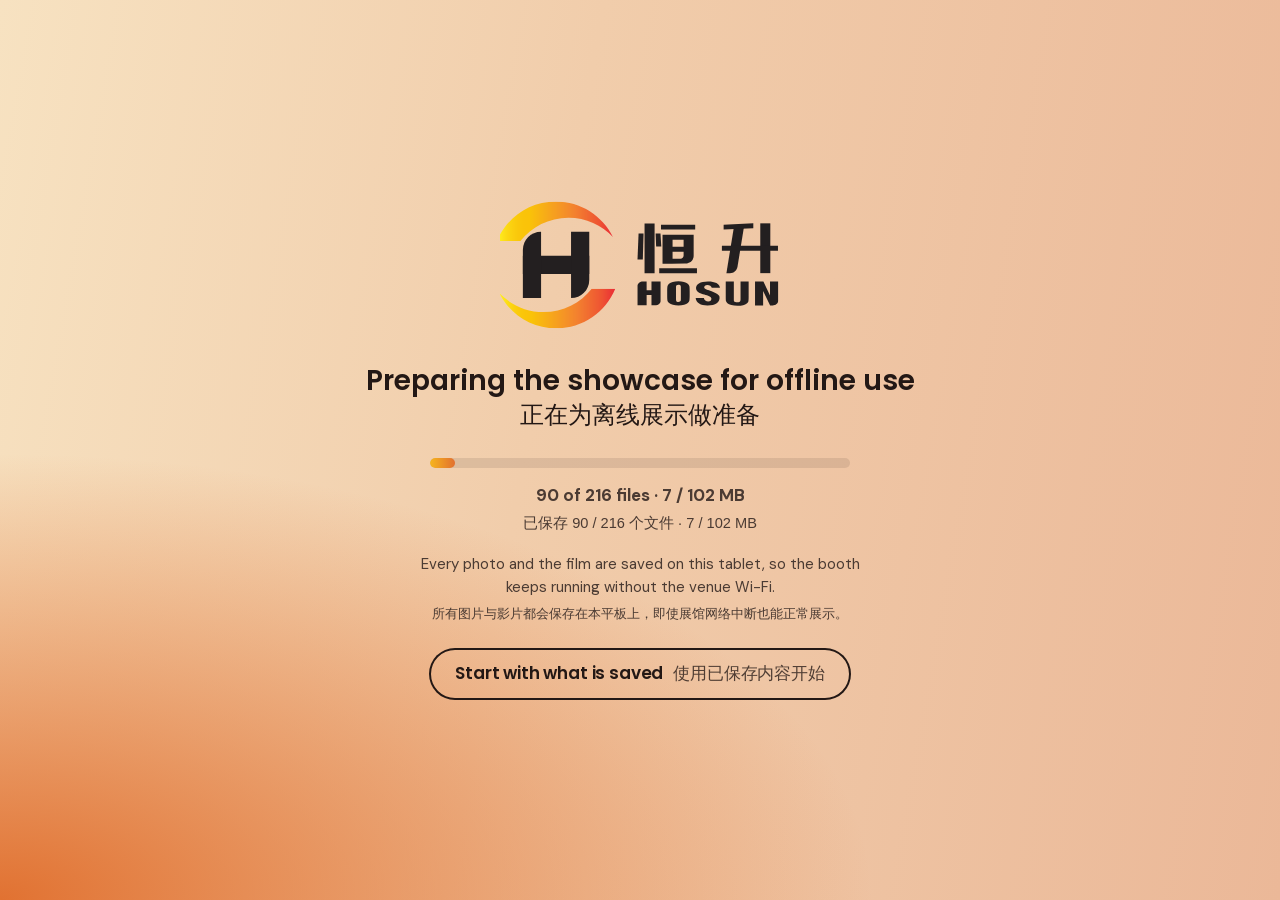
==== commit d6308929: "Simplify certificate cards, add the public-security filing, update phones - Certificate cards show o" ====
--- a/fair/index.html
+++ b/fair/index.html
@@ -209,6 +209,10 @@
     <footer class="site-foot">
       <p>© 2026 Suzhou Hosun Machine Co., Ltd · Suzhou Herstar Medical Technology Co., Ltd<span class="zh">苏州市恒升机械有限公司 · 苏州市恒而思达医疗科技有限公司</span></p>
       <button class="link-button" type="button" data-action="toggle-rising"><span class="daylight-only">🎃 Halloween mode <span class="zh">万圣节模式</span></span><span class="rising-only">☀ Back to daylight <span class="zh">返回日间</span></span></button>
+      <!-- public-security network filing (公安联网备案): badge + number, linked to the official record -->
+      <p class="beian">
+        <a href="https://beian.mps.gov.cn/#/query/webSearch?code=32050602012887" rel="noreferrer" target="_blank"><img src="assets/icons/beian-badge.png" alt="" width="16" height="16">苏公网安备32050602012887号</a>
+      </p>
     </footer>
   </div>
 
--- a/fair/assets/css/fair.css
+++ b/fair/assets/css/fair.css
@@ -610,6 +610,11 @@
 
 .site-foot { display: flex; flex-wrap: wrap; justify-content: space-between; gap: 12px; padding: 26px var(--gutter) max(26px, env(safe-area-inset-bottom)); background: var(--ink); color: rgba(255, 255, 255, .7); font-size: 14px; }
 .site-foot p { margin: 0; }
+.site-foot p .zh { margin-left: 8px; }
+.site-foot .beian { flex-basis: 100%; padding-top: 14px; border-top: 1px solid rgba(255, 255, 255, .12); text-align: center; font-size: 13px; }
+.beian a { display: inline-flex; align-items: center; gap: 6px; color: rgba(255, 255, 255, .7); text-decoration: none; }
+.beian a:hover { color: #fff; text-decoration: underline; }
+.beian img { width: 16px; height: 16px; }
 
 /* ===========================================================================
    DIALOGS — product sheet, certificate, lead form, staff, idle
@@ -655,8 +660,11 @@
 .sheet-info h2 .zh { display: block; margin-top: 8px; font-size: .55em; color: var(--muted); }
 .sheet-info .spec-list { grid-template-columns: 1fr; }
 .sheet-info .button { margin-top: 24px; }
-.sheet-cert { width: auto; background: #fff; }
-.sheet-cert img { max-height: calc(100svh - 40px); width: auto; }
+/* the certificate viewer hugs the scan: the window is exactly the picture, scaled up to
+   90% of the screen height (or 92% of the width, whichever runs out first) using the
+   scan's own proportions, which site.js passes in as --ratio */
+.sheet-cert { width: fit-content; max-width: 92vw; max-height: 90svh; overflow: hidden; border-radius: 10px; background: #fff; }
+.sheet-cert img { display: block; width: min(92vw, calc(90svh * var(--ratio, .707))); height: auto; }
 
 /* --- lead form ------------------------------------------------------------- */
 .lead {
@@ -783,7 +791,6 @@
 .feature-copy p.zh { margin-top: -6px; color: var(--ink); }
 .feature-media { padding: 0; border: 0; cursor: zoom-in; }
 .cert p .zh, .cert-badge small .zh { display: block; margin-top: 2px; }
-.cert .cert-meta { margin-top: 6px; font-size: 13px; color: var(--muted); }
 .cert-badge ul { margin: 6px 0 0; padding: 0; list-style: none; display: grid; gap: 8px; text-align: left; }
 .cert-badge li { font-size: 13px; line-height: 1.3; color: var(--ink-2); }
 .cert-badge li b { display: inline-block; min-width: 26px; font: 700 20px/1 var(--display); color: var(--sun-ink); }
